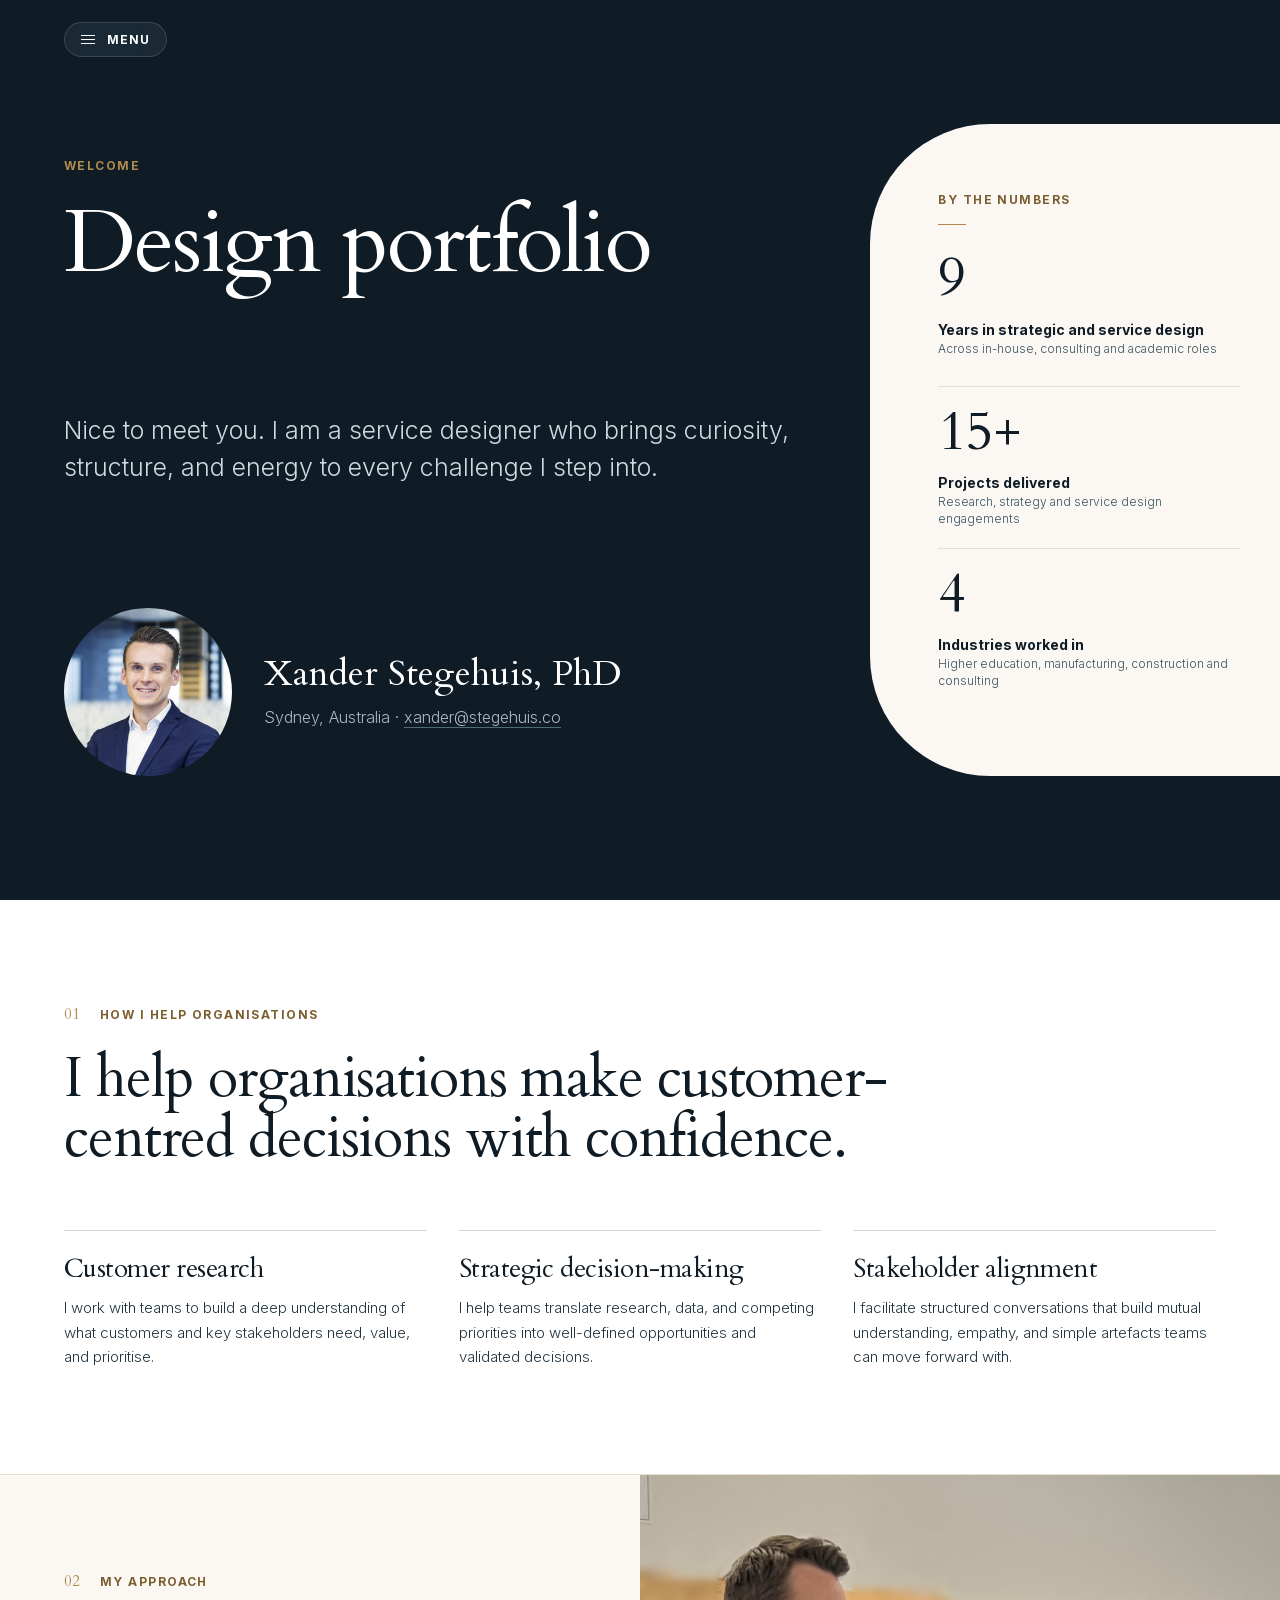
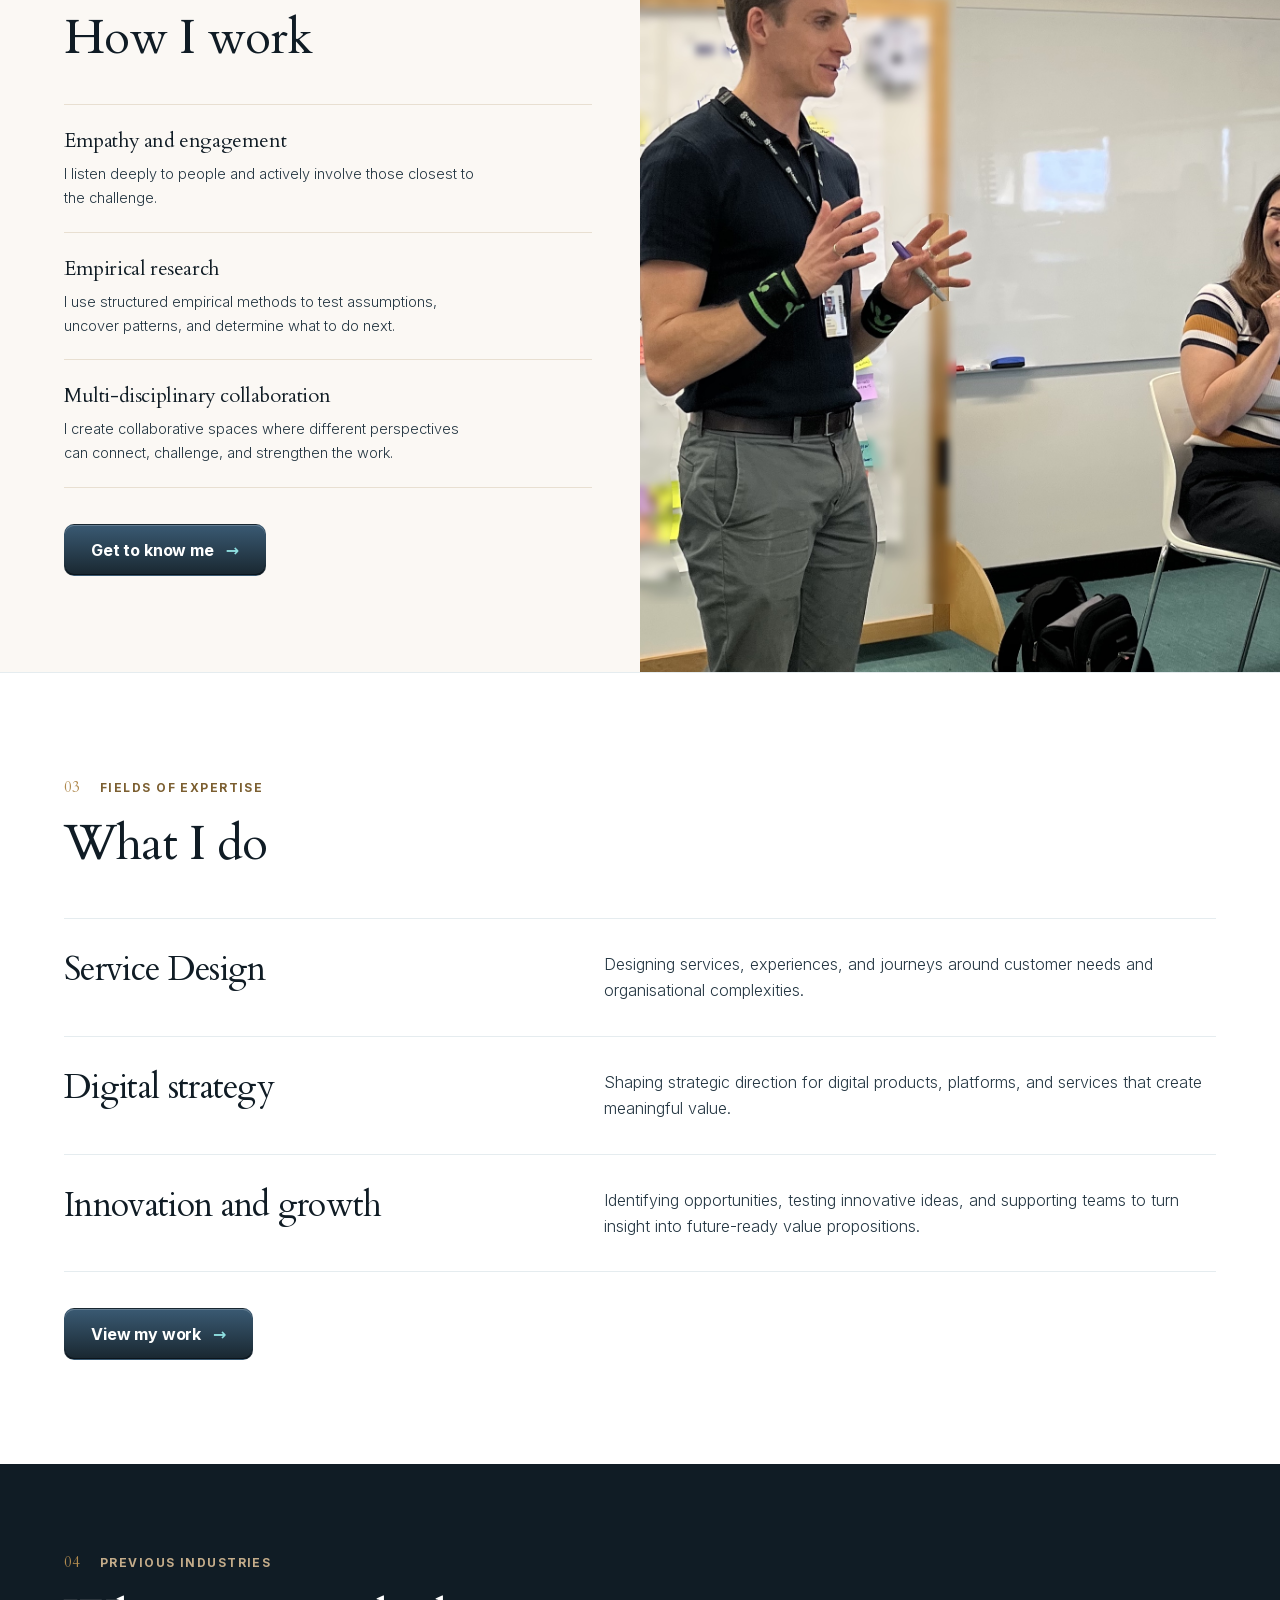
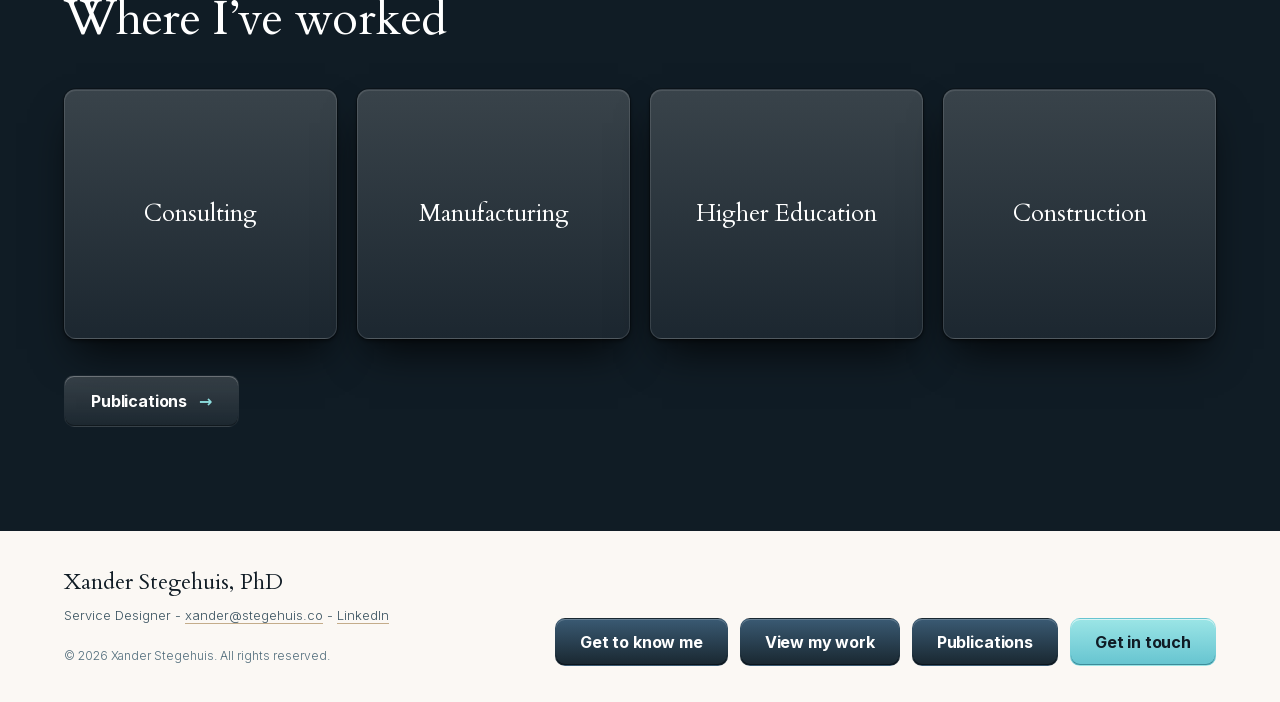
==== index.html @ 269ab07a "Add September LinkedIn posts, smaller publication titles on mobile, menu pill without blur" ====
<!DOCTYPE html>
<html lang="en-AU">
<head>
<meta charset="utf-8">
<meta name="viewport" content="width=device-width, initial-scale=1">
<link rel="icon" href="icon-light-32x32.png" media="(prefers-color-scheme: light)">
<link rel="icon" href="icon-dark-32x32.png" media="(prefers-color-scheme: dark)">
<link rel="apple-touch-icon" href="apple-icon.png">
<script defer src="/_vercel/insights/script.js"></script>
<title>Xander Stegehuis — Design portfolio</title>
<meta name="description" content="Xander Stegehuis is a service designer in Sydney, Australia, helping organisations make customer-centred decisions with confidence.">
<link rel="stylesheet" href="assets/css/site.css?v=57">

<link rel="canonical" href="https://www.xanderstegehuis.co/">

<meta property="og:type" content="website">
<meta property="og:site_name" content="Xander Stegehuis">
<meta property="og:locale" content="en_AU">
<meta property="og:url" content="https://www.xanderstegehuis.co/">
<meta property="og:title" content="Xander Stegehuis — Design portfolio">
<meta property="og:description" content="Xander Stegehuis is a service designer in Sydney, Australia, helping organisations make customer-centred decisions with confidence.">
<meta property="og:image" content="https://www.xanderstegehuis.co/assets/img/og-image-v3.jpg">
<meta property="og:image:width" content="1200">
<meta property="og:image:height" content="630">
<meta property="og:image:alt" content="Xander Stegehuis, Service Designer — Helping organisations make customer-centred decisions with confidence">

<meta name="twitter:card" content="summary_large_image">
<meta name="twitter:title" content="Xander Stegehuis — Design portfolio">
<meta name="twitter:description" content="Xander Stegehuis is a service designer in Sydney, Australia, helping organisations make customer-centred decisions with confidence.">
<meta name="twitter:image" content="https://www.xanderstegehuis.co/assets/img/og-image-v3.jpg">
<meta name="twitter:image:alt" content="Xander Stegehuis, Service Designer — Helping organisations make customer-centred decisions with confidence">

<script type="application/ld+json">
{
  "@context": "https://schema.org",
  "@graph": [
    {
      "@type": "Person",
      "name": "Xander Stegehuis",
      "jobTitle": "Service Designer",
      "address": {
        "@type": "PostalAddress",
        "addressLocality": "Sydney",
        "addressCountry": "AU"
      },
      "url": "https://www.xanderstegehuis.co",
      "sameAs": ["https://www.linkedin.com/in/xanderstegehuis/"]
    },
    {
      "@type": "WebSite",
      "name": "Xander Stegehuis",
      "url": "https://www.xanderstegehuis.co"
    }
  ]
}
</script>
</head>
<body>
<a class="skip-link" href="#main">Skip to content</a>

<div class="page">
<header class="hero">
  <div class="menu menu--floating" data-menu>
    <button class="menu__button" type="button" data-menu-button aria-expanded="false" aria-haspopup="true" aria-controls="menu-home">
      <span class="menu__bars" aria-hidden="true"><span></span><span></span><span></span></span>
      Menu
    </button>
    <ul class="menu__panel" id="menu-home" data-menu-panel hidden>
      <li><a href="index.html" aria-current="page">Home</a></li>
      <li><a href="about.html">About me</a></li>
      <li><a href="portfolio.html">Portfolio</a></li>
      <li><a href="publications.html">Publications</a></li>
      <li><a href="contact.html">Contact</a></li>
    </ul>
  </div>

  <div class="hero__grid">
    <div class="hero__main">
      <p class="eyebrow eyebrow--brass">Welcome</p>
      <h1 class="hero__title">Design portfolio</h1>
      <p class="hero__lede">Nice to meet you. I am a service designer who brings curiosity, <br>structure, and energy to every challenge I step into.</p>

      <div class="hero__identity">
        <img class="hero__portrait" src="assets/img/portrait-xander.jpg?v=2" alt="Portrait of Xander Stegehuis" width="120" height="120">
        <div>
          <p class="hero__name">Xander Stegehuis, PhD</p>
          <p class="hero__meta">Sydney, Australia · <a href="mailto:xander@stegehuis.co">xander@stegehuis.co</a></p>
        </div>
      </div>
    </div>

    <aside class="hero__stats" aria-label="By the numbers">
      <p class="eyebrow">By the numbers</p>
      <hr class="rule-brass">
      <dl class="stats__group">
        <div class="stats__row">
          <dt class="stats__figure">9</dt>
          <dd class="stats__label">Years in strategic and service design</dd>
          <dd class="stats__note">Across in-house, consulting and academic roles</dd>
        </div>
        <div class="stats__row">
          <dt class="stats__figure">15+</dt>
          <dd class="stats__label">Projects delivered</dd>
          <dd class="stats__note">Research, strategy and service design engagements</dd>
        </div>
        <div class="stats__row">
          <dt class="stats__figure">4</dt>
          <dd class="stats__label">Industries worked in</dd>
          <dd class="stats__note">Higher education, manufacturing, construction and consulting</dd>
        </div>
      </dl>
    </aside>
  </div>
</header>

<main id="main">

  <section class="band" aria-labelledby="help-title">
    <p class="chapter-mark"><span class="chapter-mark__num">01</span><span class="eyebrow">How I help organisations</span></p>
    <h2 class="band__title band__title--lead" id="help-title">I help organisations make customer-centred decisions with confidence.</h2>
    <div class="help-grid">
      <div data-reveal>
        <h3>Customer research</h3>
        <p>I work with teams to build a deep understanding of what customers and key stakeholders need, value, and prioritise.</p>
      </div>
      <div data-reveal>
        <h3>Strategic decision-making</h3>
        <p>I help teams translate research, data, and competing priorities into well-defined opportunities and validated decisions.</p>
      </div>
      <div data-reveal>
        <h3>Stakeholder alignment</h3>
        <p>I facilitate structured conversations that build mutual understanding, empathy, and simple artefacts teams can move forward with.</p>
      </div>
    </div>
  </section>

  <section class="approach" aria-labelledby="approach-title">
    <div class="approach__text">
      <p class="chapter-mark"><span class="chapter-mark__num">02</span><span class="eyebrow">My approach</span></p>
      <h2 class="band__title band__title--sub" id="approach-title">How I work</h2>
      <div>
        <div class="approach__row" data-reveal>
          <h3>Empathy and engagement</h3>
          <p>I listen deeply to people and actively involve those closest to the challenge.</p>
        </div>
        <div class="approach__row" data-reveal>
          <h3>Empirical research</h3>
          <p>I use structured empirical methods to test assumptions, uncover patterns, and determine what to do next.</p>
        </div>
        <div class="approach__row" data-reveal>
          <h3>Multi-disciplinary collaboration</h3>
          <p>I create collaborative spaces where different perspectives can connect, challenge, and strengthen the work.</p>
        </div>
      </div>
      <a class="btn btn--navy btn--section" href="about.html">Get to know me <span class="btn__arrow" aria-hidden="true">&rarr;</span></a>
    </div>
    <div class="approach__figure">
      <!-- Two crops of the same photo: the tall desktop column takes the 21%-left
           crop, the landscape mobile frame takes the wider one. Using the desktop
           crop at mobile zooms past the sticky-note wall (brief §0.2, §13.3). -->
      <picture>
        <source media="(max-width:700px)" srcset="assets/img/how-i-work-mobile-v3.jpg">
        <img src="assets/img/how-i-work-cropped.jpg" alt="Xander facilitating a workshop beside a wall of mapped sticky notes" width="2389" height="4032" loading="lazy">
      </picture>
    </div>
  </section>

  <section class="band band--hairline" aria-labelledby="expertise-title">
    <p class="chapter-mark"><span class="chapter-mark__num">03</span><span class="eyebrow">Fields of expertise</span></p>
    <h2 class="band__title band__title--sub" id="expertise-title">What I do</h2>
    <div>
      <div class="expertise__row" data-reveal>
        <h3>Service Design</h3>
        <p>Designing services, experiences, and journeys around customer needs and organisational complexities.</p>
      </div>
      <div class="expertise__row" data-reveal>
        <h3>Digital strategy</h3>
        <p>Shaping strategic direction for digital products, platforms, and services that create meaningful value.</p>
      </div>
      <div class="expertise__row" data-reveal>
        <h3>Innovation and growth</h3>
        <p>Identifying opportunities, testing innovative ideas, and supporting teams to turn insight into future-ready value propositions.</p>
      </div>
    </div>
    <a class="btn btn--navy btn--section" href="portfolio.html">View my work <span class="btn__arrow" aria-hidden="true">&rarr;</span></a>
  </section>

  <section class="xs-dark band--navy industries" aria-labelledby="industries-title">
    <p class="chapter-mark"><span class="chapter-mark__num">04</span><span class="eyebrow eyebrow--onDark">Previous industries</span></p>
    <h2 class="band__title band__title--sub band__title--onDark" id="industries-title">Where I&rsquo;ve worked</h2>
    <div class="industries__grid">
      <a class="ind-card" href="portfolio.html?case=3" aria-label="Consulting: Berenschot. View case study 03">
        <span class="ind-card__inner">
          <span class="ind-card__face ind-card__front">
            <span class="industries__name">Consulting</span>
          </span>
          <span class="ind-card__face ind-card__back">
            <span class="ind-card__logos ind-card__logos--1">
            <img src="assets/img/partners/berenschot.png" alt="Berenschot" loading="lazy">
            </span>
            <span class="ind-card__cta">Case study <span aria-hidden="true">&rarr;</span></span>
          </span>
        </span>
      </a>
      <a class="ind-card" href="portfolio.html?case=3" aria-label="Manufacturing: Castlab, Marcelissen, Proven Concepts, Dual Inventive. View case study 03">
        <span class="ind-card__inner">
          <span class="ind-card__face ind-card__front">
            <span class="industries__name">Manufacturing</span>
          </span>
          <span class="ind-card__face ind-card__back">
            <span class="ind-card__logos ind-card__logos--4">
            <img src="assets/img/partners/castlab.png" alt="Castlab" loading="lazy">
            <img src="assets/img/partners/marcelissen.png" alt="Marcelissen" loading="lazy">
            <img src="assets/img/partners/provenconcepts.png" alt="Proven Concepts" loading="lazy">
            <img src="assets/img/partners/dualinventive.png" alt="Dual Inventive" loading="lazy">
            </span>
            <span class="ind-card__cta">Case study <span aria-hidden="true">&rarr;</span></span>
          </span>
        </span>
      </a>
      <a class="ind-card" href="portfolio.html?case=1" aria-label="Higher Education: University of Twente, UNSW Sydney, University of Cambridge, Saxion Hogeschool, Fontys. View case study 01">
        <span class="ind-card__inner">
          <span class="ind-card__face ind-card__front">
            <span class="industries__name">Higher Education</span>
          </span>
          <span class="ind-card__face ind-card__back">
            <span class="ind-card__logos ind-card__logos--5">
            <img src="assets/img/partners/utwente.png" alt="University of Twente" loading="lazy">
            <img src="assets/img/partners/unsw.png" alt="UNSW Sydney" loading="lazy">
            <img src="assets/img/partners/cambridge.png" alt="University of Cambridge" loading="lazy">
            <img src="assets/img/partners/saxion.png" alt="Saxion Hogeschool" loading="lazy">
            <img src="assets/img/partners/fontys.png" alt="Fontys" loading="lazy">
            </span>
            <span class="ind-card__cta">Case study <span aria-hidden="true">&rarr;</span></span>
          </span>
        </span>
      </a>
      <a class="ind-card" href="portfolio.html?case=3" aria-label="Construction: Alkondor, BINX Smartility. View case study 03">
        <span class="ind-card__inner">
          <span class="ind-card__face ind-card__front">
            <span class="industries__name">Construction</span>
          </span>
          <span class="ind-card__face ind-card__back">
            <span class="ind-card__logos ind-card__logos--2">
            <img src="assets/img/partners/alkondor.png" alt="Alkondor" loading="lazy">
            <img src="assets/img/partners/binx.png" alt="BINX Smartility" loading="lazy">
            </span>
            <span class="ind-card__cta">Case study <span aria-hidden="true">&rarr;</span></span>
          </span>
        </span>
      </a>
    </div>
    <a class="btn btn--glass btn--section" href="publications.html">Publications <span class="btn__arrow" aria-hidden="true">&rarr;</span></a>
  </section>

</main>

<footer class="site-footer site-footer--sand">
  <div>
    <p class="site-footer__name">Xander Stegehuis, PhD</p>
    <p class="site-footer__meta">Service Designer - <a href="mailto:xander@stegehuis.co">xander@stegehuis.co</a> - <a href="https://www.linkedin.com/in/xanderstegehuis" target="_blank" rel="noopener">LinkedIn</a></p>
    <p class="site-footer__legal">© 2026 Xander Stegehuis. All rights reserved.</p>
  </div>
  <div class="site-footer__actions">
    <a class="btn btn--navy" href="about.html">Get to know me</a>
    <a class="btn btn--navy" href="portfolio.html">View my work</a>
    <a class="btn btn--navy" href="publications.html">Publications</a>
    <a class="btn btn--brand" href="contact.html">Get in touch</a>
  </div>
</footer>
</div>

<script src="assets/js/site.js?v=35"></script>
</body>
</html>
---- assets/css/site.css ----
@import url("../ds/styles.css?v=2");

/* ==========================================================================
   xanderstegehuis.co
   Every value below resolves to a Stegehuis Design System token.
   ========================================================================== */

:root{
  /* The design's working width. Backgrounds stay full-bleed at any viewport;
     only the CONTENT column is capped here, so a wide monitor gets navy/sand
     running edge to edge with the composition held at the width it was
     designed at — rather than either stretching or floating in white bars.

     --bleed is the space either side of that column, 0 until the viewport
     exceeds it. Any padding that was X at 1440 becomes calc(bleed + X), which
     leaves every value below this line behaving exactly as before on
     1440-and-under screens. */
  /* Measured off bcg.com: text bands run viewport-minus-gutters until they
     reach a 1760px cap, then the side margins grow instead — while the TYPE
     keeps scaling, which is what stops a wide screen feeling shrunken. */
  --content-max:1760px;
  --bleed:max(0px,calc((100vw - var(--content-max))/2));
  --vw:min(100vw,var(--content-max));
  /* Overrides the DS token (also vw-based) with the same capped formula.
     Floor is the 22px mobile gutter of brief §13.1. */
  --gutter:clamp(22px,calc(var(--vw)*.05),80px);
  --pad-x:max(var(--gutter),var(--bleed));
  /* The hero is full-bleed rather than capped, so its text keeps a much
     smaller inset than the capped bands — this is the left-hand empty space,
     and it stays modest (120px at 2400 vs 400px under the old cap). */
  --hero-pad-x:clamp(22px,5vw,200px);
  /* Fluid type ramp above the design width. --grow0 is 0px at and below
     1440px, so every size built on it is identical to today's there and
     below. --grow is the signed form, for sizes that also ramp DOWN under
     1440 and so must not be floored at zero.
     The ramp is gated on BOTH axes: type grows with width, but the vertical
     room it has to live in is bounded by height, so on a short-and-wide screen
     (2560x900) the width term alone would collapse the hero's gaps to zero.
     min() lets whichever axis is tighter govern. */
  --grow:min(calc(100vw - 1440px),calc((100vh - 800px)*2.5));
  --grow0:max(0px,var(--grow));
  /* Floor is the 40px mobile band padding of brief §13.1. */
  --band-y:clamp(40px,calc(var(--vw)*.088),104px);
  /* Governs both the outer top/bottom breathing room of the hero content AND,
     via the sand panel's own margin, how much shorter that panel sits inside
     its row — turning this up trades middle-of-hero gap for edge gap and a
     lower "By the numbers" shape in one move. */
  --hero-inset:clamp(40px,calc(84px + var(--grow0)*.0375),130px);
  --duration-flip:560ms; /* card flip; the DS ramp stops at --duration-reveal */
}
@media (prefers-reduced-motion:reduce){:root{--duration-flip:0ms}}

body{background:var(--paper-000)}

/* Full width — the cap lives on each band's content, not on the page, so
   backgrounds always reach the viewport edge. position:relative anchors
   Contact's floating menu (its only ancestor without its own
   .hero/.masthead relative context). */
/* overflow-x:clip (not hidden — clip creates no scroll container) keeps the
   Publications sand-bleed pseudo-element from adding a few px of sideways
   scroll at very wide viewports, where 100vw counts the scrollbar. */
.page{position:relative;overflow-x:clip}

img{display:block;max-width:100%}

.skip-link{position:absolute;left:-9999px;top:0;z-index:99;padding:var(--space-3) var(--space-5);
  background:var(--paper-000);color:var(--ink-900);border-radius:var(--radius-md);
  box-shadow:var(--shadow-lg);font:var(--weight-bold) var(--text-sm)/1 var(--font-ui)}
.skip-link:focus{left:var(--space-4);top:var(--space-4)}

/* --- Signature small type ------------------------------------------------ */

.eyebrow{font-family:var(--font-ui);font-weight:var(--weight-bold);font-size:var(--text-2xs);
  letter-spacing:var(--tracking-eyebrow);text-transform:uppercase;color:var(--brass-700)}
.eyebrow--onDark{color:var(--sand-400)}
.eyebrow--brass{color:var(--brass-500)}

.chapter-mark{display:flex;align-items:baseline;gap:var(--space-5)}
.chapter-mark__num{font:var(--weight-regular) 15px var(--font-display);color:var(--brass-500)}

.rule-brass{width:28px;height:1px;background:var(--brass-500);border:0;margin:14px 0 0}

/* --- Button (ported from the DS Button component, same tokens) ----------- */

.btn{display:inline-flex;align-items:center;justify-content:center;gap:var(--space-3);
  height:48px;padding:0 var(--space-6);font-family:var(--font-ui);font-weight:var(--weight-bold);
  font-size:var(--text-md);letter-spacing:var(--tracking-tight);line-height:1;white-space:nowrap;
  border:1px solid transparent;border-radius:var(--radius-md);cursor:pointer;
  transition:var(--transition-control)}
a.btn{border-bottom:1px solid transparent}

/* Depth through colour, not shadow: every face is a vertical gradient (lit
   top, deeper bottom) with a one-pixel lighter top edge and darker bottom
   edge drawn inside the button. Hover shifts the whole face a step lighter;
   press inverts the gradient so it reads as pushed in. Each variant sets
   only its colours. */
.btn,.archive__more-btn{
  background:linear-gradient(180deg,var(--face-top) 0%,var(--face-bottom) 100%);
  box-shadow:inset 0 1px 0 var(--edge-top),inset 0 -1px 0 var(--edge-bottom);
  transition:background-color var(--duration-base) var(--ease-standard),
    color var(--duration-base) var(--ease-standard),filter var(--duration-base) var(--ease-standard)}
.btn:hover,.archive__more-btn:hover{
  background:linear-gradient(180deg,var(--hover-top) 0%,var(--hover-bottom) 100%)}
.btn:active,.archive__more-btn:active{
  background:linear-gradient(0deg,var(--face-top) 0%,var(--face-bottom) 100%);
  box-shadow:inset 0 1px 2px var(--edge-bottom)}
.btn:focus-visible,.archive__more-btn:focus-visible{
  box-shadow:var(--ring-focus),inset 0 1px 0 var(--edge-top)}

/* Teal — the primary action ("Get in touch"). */
.btn--brand,.btn--brand:hover{color:var(--action-brand-fg)}
.btn--brand{--face-top:#9BE5E6;--face-bottom:var(--teal-500);
  --hover-top:var(--teal-300);--hover-bottom:#7AD3DC;
  --edge-top:rgba(255,255,255,.6);--edge-bottom:var(--teal-700)}
/* Navy — for light backgrounds. */
.btn--navy,.btn--navy:hover{color:var(--paper-000)}
.btn--navy{--face-top:#3A5A73;--face-bottom:var(--ink-800);
  --hover-top:#4A6D88;--hover-bottom:#26394A;
  --edge-top:rgba(255,255,255,.22);--edge-bottom:var(--ink-1000)}
/* Glass — for navy backgrounds: a lit, translucent white. */
.btn--glass,.btn--glass:hover{color:var(--paper-000)}
.btn--glass{--face-top:rgba(255,255,255,.17);--face-bottom:rgba(255,255,255,.05);
  --hover-top:rgba(255,255,255,.26);--hover-bottom:rgba(255,255,255,.11);
  --edge-top:rgba(255,255,255,.3);--edge-bottom:rgba(0,0,0,.35)}

/* Section call-to-action: sits under a band's content, arrow nudges on hover. */
.btn--section{margin-top:36px;height:52px;padding:0 26px}
.btn__arrow{color:var(--teal-400);transition:transform var(--duration-fast) var(--ease-standard)}
.btn:hover .btn__arrow{transform:translateX(3px)}
.btn--glass .btn__arrow{color:var(--teal-400)}

/* --- Menu ---------------------------------------------------------------- */

.menu{position:relative}
.menu--floating{position:absolute;top:22px;left:var(--pad-x);z-index:20}
/* Home's hero is full-bleed, so its menu follows the smaller hero inset
   rather than the capped bands' padding. Contact stays on the standard
   --pad-x inset (matching About/Portfolio/Publications) rather than
   inheriting that — its quote is aligned to the same value below. */
.hero .menu--floating{left:var(--hero-pad-x)}

.menu__button{display:flex;align-items:center;gap:var(--space-3);padding:9px var(--space-4);
  background:rgba(255,255,255,.06);-webkit-backdrop-filter:var(--blur-chrome);
  backdrop-filter:var(--blur-chrome);border:1px solid var(--border-inverse);
  border-radius:var(--radius-pill);cursor:pointer;color:var(--paper-000);
  font-family:var(--font-ui);font-weight:var(--weight-bold);font-size:var(--text-2xs);
  letter-spacing:.08em;text-transform:uppercase;transition:var(--transition-control)}
.menu__button:hover{background:rgba(255,255,255,.12)}

.menu__bars{display:flex;flex-direction:column;gap:3px}
.menu__bars span{display:block;width:14px;height:1px;background:currentColor}

.menu__panel{position:absolute;top:calc(100% + 10px);left:0;z-index:9;min-width:220px;
  padding:var(--space-2) 0;background:var(--paper-000);border-radius:var(--radius-lg);
  box-shadow:var(--shadow-lg);list-style:none;margin:0}
.menu__panel[hidden]{display:none}
.menu__panel a{display:block;padding:11px var(--space-5);border-bottom:0;
  font-family:var(--font-ui);font-weight:var(--weight-regular);font-size:var(--text-xs);
  color:var(--ink-700);transition:background-color var(--duration-fast) var(--ease-standard)}
.menu__panel a:hover{background:var(--ink-050);color:var(--ink-700)}
.menu__panel a[aria-current="page"]{font-weight:var(--weight-bold);color:var(--ink-900)}

/* --- Hero ---------------------------------------------------------------- */

/* The hero fills the whole first screen — no strip of the next section visible
   on load. The grid keeps its own height and centres inside the band, so the
   extra room this adds flows into it evenly rather than as dead space. */
.hero{position:relative;background:var(--ink-900);display:flex;flex-direction:column;
  justify-content:center;padding-block:40px;min-height:100vh;min-height:100svh}
/* Full-bleed, NOT capped: the sand panel must reach the right viewport edge at
   every width. 32vw reproduces its 461px width at 1440 exactly, then caps at
   660 so it never sprawls on an ultra-wide screen. */
.hero__grid{flex:1;width:100%;display:grid;
  grid-template-columns:1fr min(32vw,660px);align-items:stretch;min-height:600px}

/* Top padding matches the panel's margin + padding, so both eyebrows start level. */
.hero__main{display:flex;flex-direction:column;
  padding:calc(var(--hero-inset) + var(--space-8)) var(--hero-pad-x) var(--hero-inset)}

.hero__title{margin:22px 0 0;max-width:16ch;font-family:var(--font-display);
  font-weight:var(--weight-regular);
  font-size:clamp(48px,max(min(6.9vw,92px),calc(92px + var(--grow)*.06)),150px);
  line-height:var(--leading-tight);
  letter-spacing:var(--tracking-display);color:var(--paper-000)}
/* Width matches "...brings curiosity," (the longer of the two lines, measured
   at this font/size) plus a small buffer — so the box's right edge sits at
   the comma instead of trailing off into blank space. The <br> in the markup
   forces the break there regardless of viewport; this width just stops the
   box being wider than the text needs. */
/* 29.5em, not 26.2: the measure has to clear the hard <br> in the markup.
   The first segment needs 29.24em in Inter, so the old 26.2em cap made it
   wrap early and left "brings curiosity," orphaned on its own line. (26.2em
   fitted the Times/system fallback the site rendered in while the design
   system shipped unusable EOT font files.) The <br> is dropped below 700px,
   where max-width:none takes over, so this only affects desktop. */
/* Centred in the free space between the title and the portrait row: auto
   margins above and below split it evenly; the symmetric padding keeps a
   26px minimum gap on each side without shifting the centre. */
.hero__lede{margin:auto 0;padding:26px 0;max-width:29.5em;
  font-size:clamp(16px,calc(25px + var(--grow0)*.016),40px);
  line-height:var(--leading-normal);color:var(--ink-200)}

/* Centred in the space between the lede and the CTA pill: both margins auto.
   On a short/typical window (~900px tall) every size below equals its old
   fixed value — nothing changes there. Only once the viewport is taller than
   that does a share of the extra room grow the portrait, name and figures,
   so a tall screen fills with bigger content instead of pure gap. */
/* Sits at the foot of the column (the lede's auto margins push it down):
   the text column's bottom padding and the sand panel's bottom margin are
   both --hero-inset, so the portrait's lower edge lines up with the panel's. */
.hero__identity{display:flex;align-items:center;gap:var(--space-8);margin:0}
.hero__portrait{width:clamp(168px,max(calc(168px + (100vh - 900px)*.3),calc(168px + var(--grow0)*.106)),270px);
  height:clamp(168px,max(calc(168px + (100vh - 900px)*.3),calc(168px + var(--grow0)*.106)),270px);
  flex:none;object-fit:cover;object-position:50% 22%;border-radius:var(--radius-pill)}
.hero__name{font:var(--weight-regular)
  clamp(36px,max(calc(36px + (100vh - 900px)*.05),calc(36px + var(--grow0)*.023)),58px)/1.15 var(--font-display);
  color:var(--paper-000)}
.hero__meta{margin-top:10px;
  font-size:clamp(16px,max(calc(16px + (100vh - 900px)*.02),calc(16px + var(--grow0)*.010)),26px);
  line-height:var(--leading-relaxed);color:var(--ink-300)}
.hero__meta a{color:inherit;border-bottom-color:var(--ink-500)}
.hero__meta a:hover{color:var(--paper-000);border-bottom-color:var(--teal-400)}


/* The 120px arc: warm sand against navy, used exactly once on the site.
   Arc and its clearance scale above 1440 so the curve keeps its proportion. */
.hero__stats{display:flex;flex-direction:column;background:var(--sand-050);
  border-radius:clamp(80px,calc(120px + var(--grow0)*.073),190px) 0 0
                clamp(80px,calc(120px + var(--grow0)*.073),190px);
  margin:var(--hero-inset) 0;
  padding:var(--space-8) var(--space-10) var(--space-8)
          clamp(44px,calc(68px + var(--grow0)*.044),112px)}
/* Lowered, with the rule pulled down to sit as close to "9" as the note below
   sits above its own hairline — same 28px gap on both. Bottom margin untouched,
   so the panel's own height and its bottom alignment to the CTA pill don't move. */
.hero__stats .eyebrow{margin-top:34px}
/* Fills the taller panel. Each row is an equal-height cell between the hairlines,
   with its number/text group centred inside — not just top-anchored to the line. */
.stats__group{margin-top:0;margin-bottom:34px;flex:1;display:flex;flex-direction:column}
.stats__group dd{margin-inline-start:0}
.stats__row{flex:1;display:flex;flex-direction:column;justify-content:center;padding:8px 0}
.stats__row+.stats__row{border-top:1px solid var(--sand-200)}
/* Same "unchanged below 900px, grows past it" clamp as the portrait/name. */
.stats__figure{font:var(--weight-regular)
  clamp(54px,max(calc(54px + (100vh - 900px)*.05),calc(54px + var(--grow0)*.033)),86px)/.95 var(--font-display);
  color:var(--ink-900);font-variant-numeric:tabular-nums}
.stats__label{margin-top:16px;
  font:var(--weight-bold) clamp(14px,calc(14px + var(--grow0)*.0083),22px) var(--font-ui);
  color:var(--ink-900)}
/* Condensed relative to the label above — but figure→label (16px, above) is
   the number/text gap and stays untouched. */
.stats__note{margin-top:3px;
  font:var(--weight-light) clamp(12px,calc(12px + var(--grow0)*.0073),19px)/1.4 var(--font-ui);
  color:var(--ink-600)}

/* --- Bands --------------------------------------------------------------- */

.band{padding:var(--band-y) var(--pad-x)}
.band--hairline{border-top:1px solid var(--border-subtle)}
.band--navy{background:var(--ink-900)}

.band__title{margin:24px 0 0;font-family:var(--font-display);font-weight:var(--weight-regular);
  letter-spacing:var(--tracking-display);line-height:1.08;color:var(--ink-900);text-wrap:pretty}
.band__title--lead{max-width:30ch;
  font-size:clamp(34px,max(min(4.7vw,56px),calc(56px + var(--grow)*.036)),90px);margin-bottom:60px}
.band__title--sub{font-size:clamp(32px,max(min(4vw,48px),calc(48px + var(--grow)*.031)),78px);margin:20px 0 48px}
.band__title--onDark{color:var(--paper-000)}

/* How I help organisations — identical hairline above each column. */
.help-grid{display:grid;grid-template-columns:repeat(3,1fr);gap:var(--space-8)}
.help-grid > *{padding-top:22px;border-top:1px solid var(--border-default)}
.help-grid h3{margin:0 0 var(--space-3);font:var(--weight-regular) var(--text-2xl)/1.2 var(--font-display);
  color:var(--ink-900)}
.help-grid p{margin:0;font-size:clamp(15px,calc(15px + var(--grow0)*.0073),22px);
  line-height:var(--leading-relaxed);color:var(--ink-700)}

/* My approach — warm band, image edge to edge. */
.approach{display:grid;grid-template-columns:1fr 1fr;align-items:stretch;
  background:var(--sand-050);border-top:1px solid var(--border-warm)}
.approach__text{padding:96px 48px 96px var(--pad-x)}
.approach__text .band__title--sub{margin-bottom:40px}
.approach__row{padding:22px 0;border-top:1px solid var(--sand-200)}
.approach__row:last-child{border-bottom:1px solid var(--sand-200)}
.approach__row h3{margin:0 0 var(--space-2);font:var(--weight-regular) 20px var(--font-display);color:var(--ink-900)}
.approach__row p{margin:0;max-width:46ch;font-size:clamp(14.5px,calc(14.5px + var(--grow0)*.0068),21px);
  line-height:var(--leading-relaxed);color:var(--ink-700)}
/* min-height scales with viewport width (not just a flat floor) because the
   row's actual driver — the text column — gets SHORTER as the viewport
   widens (its 1fr column grows wide enough to wrap fewer lines), while the
   image column keeps growing wider. Left unchecked, that makes the image's
   box progressively more landscape with no ceiling, eventually cropping
   past what any single object-position can keep in frame — including the
   "Camp Cove" sign above his head, which needs ~46% of the source photo's
   height visible to stay in shot (measured at 1920px, the last width where
   it held). 41vw keeps the box at roughly that same aspect ratio at any
   width; the 2200px ceiling only matters past ~5850px viewports, wider than
   any real monitor, so in practice this doesn't plateau like the old cap
   did (960px, which was already too short by 2560px wide). min() with
   88vh keeps a lid on short-but-wide windows, where 41vw alone could
   otherwise ask for more height than the screen actually has. */
.approach__figure{position:relative;min-height:clamp(520px,min(41vw,88vh),2200px);overflow:hidden}
.approach__figure picture{display:contents}
/* As the viewport widens, this column's height grows more slowly than its
   width (the text column wraps to fewer lines, capping the row's height),
   so cover crops progressively more of the image. 44% was crop-balanced but
   let the legs/backpack disappear first at wide widths; 48% keeps full head-
   to-shoe framing much further out — verified head-to-floor still fits at
   1081, 1760 and 2400px. */
.approach__figure img{position:absolute;inset:0;width:100%;height:100%;object-fit:cover;object-position:42% 48%}

/* What I do */
.expertise__row{display:grid;grid-template-columns:.9fr 1.1fr;gap:var(--space-10);padding:var(--space-8) 0;
  border-top:1px solid var(--border-subtle)}
.expertise__row:last-child{border-bottom:1px solid var(--border-subtle)}
.expertise__row h3{margin:0;
  font:var(--weight-regular) clamp(28px,calc(34px + var(--grow0)*.021),54px)/1.1 var(--font-display);
  letter-spacing:var(--tracking-display);color:var(--ink-900)}
.expertise__row p{margin:0;font-size:clamp(15px,calc(16px + var(--grow0)*.0083),24px);
  line-height:var(--leading-relaxed);color:var(--ink-700)}

/* Where I've worked — five equal columns, centred on both axes. Bottom
   padding uses the same --band-y token as the "Fields of expertise" band
   above, so the navy space below the cells matches the light space between
   its last hairline and this band exactly, not just approximately. */
.industries{padding:88px var(--pad-x) var(--band-y)}
.industries .band__title--sub{margin-bottom:44px}
.industries__name{display:block;font:var(--weight-regular) clamp(21px,calc(24px + var(--grow0)*.0125),36px)/1.15 var(--font-display);
  color:var(--paper-000)}

/* Industry cards — navy front (same as the band, lifted only by a small
   shadow and hairline), flipping on hover to a sand back with the logos of
   the organisations worked with. Whole card links to its case study.
   Same flip mechanics as the About traits: hover is read off the static
   <a>, the transform lives on the inner element. On touch (no hover), the
   first tap flips and the second follows the link (site.js). */
.industries__grid{display:grid;grid-template-columns:repeat(4,1fr);gap:var(--space-5);
  --card-shadow:inset 0 1px 0 rgba(255,255,255,.1),0 2px 4px rgba(0,0,0,.45),
    0 22px 40px -12px rgba(0,0,0,.8),0 0 0 1px rgba(0,0,0,.25)}
.ind-card{display:block;height:clamp(230px,calc(250px + var(--grow0)*.06),360px);
  perspective:1000px;border-bottom:0;color:inherit}
.ind-card:focus-visible{box-shadow:none}
.ind-card{--duration-card:820ms}
/* pointer-events:none: the turning layer never counts as hovered — only the
   <a>'s own fixed box does. Otherwise, mid-turn, perspective swells the near
   edge past the card's outline, so a cursor resting near the border keeps
   gaining and losing hover and the card stutters. */
.ind-card__inner{position:relative;display:block;width:100%;height:100%;pointer-events:none;
  transform-style:preserve-3d;transition:transform var(--duration-card) var(--ease-out)}
@media (prefers-reduced-motion:reduce){.ind-card{--duration-card:0ms}}
@media (hover:hover){.ind-card:hover .ind-card__inner{transform:rotateY(180deg) translateY(-3px)}}
.ind-card:focus-visible .ind-card__inner,
.ind-card.is-flipped .ind-card__inner{transform:rotateY(180deg) translateY(-3px)}
.ind-card:focus-visible .ind-card__face{box-shadow:var(--ring-focus-dark)}
.ind-card__face{position:absolute;inset:0;display:flex;flex-direction:column;border-radius:12px;
  overflow:hidden;backface-visibility:hidden;-webkit-backface-visibility:hidden}
.ind-card__front{align-items:center;justify-content:center;text-align:center;padding:28px 22px;
  /* Same colours as the Publications (.btn--glass) button — its translucent
     white gradient, flattened onto the navy as solid colours so nothing of
     the turning card shows through mid-flip. */
  background:linear-gradient(180deg,#39434A 0%,#1C2730 100%);
  border:1px solid rgba(255,255,255,.12);box-shadow:var(--card-shadow)}
.ind-card__back{transform:rotateY(180deg);padding:22px 20px 18px;background:var(--sand-050);
  box-shadow:var(--card-shadow)}
.ind-card__logos{flex:1;display:flex;flex-wrap:wrap;align-items:center;align-content:center;
  justify-content:center;gap:14px 18px}
.ind-card__logos img{width:auto;height:auto;max-width:42%;max-height:46px;object-fit:contain}
.ind-card__logos--1 img{max-width:78%;max-height:60px}
.ind-card__logos--5 img{max-width:28%;max-height:36px}
.ind-card__cta{display:block;padding-top:12px;border-top:1px solid var(--sand-200);text-align:center;
  font:var(--weight-bold) var(--text-2xs)/1 var(--font-ui);letter-spacing:.08em;text-transform:uppercase;
  color:var(--ink-700)}


/* --- Footer -------------------------------------------------------------- */

/* Thin band on every page — was About-only, now the standard footer. */
.site-footer{display:flex;align-items:flex-end;justify-content:space-between;gap:var(--space-10);
  padding:36px var(--pad-x);background:var(--ink-900)}
/* Home only: navy-on-navy against the industries band above it, so the
   footer would merge into it with no visible seam. Sand breaks the two apart. */
.site-footer--sand{background:var(--sand-050)}
.site-footer--sand .site-footer__name{color:var(--ink-900)}
.site-footer--sand .site-footer__meta{color:var(--ink-600)}
.site-footer--sand .site-footer__meta a{border-bottom-color:var(--sand-400)}
.site-footer--sand .site-footer__meta a:hover{color:var(--ink-900);border-bottom-color:var(--brass-500)}
.site-footer--sand .site-footer__legal{color:var(--ink-500)}
.site-footer__name{font:var(--weight-regular) clamp(18px,calc(22px + var(--grow0)*.0156),37px) var(--font-display);
  color:var(--paper-000)}
.site-footer__meta{margin-top:var(--space-2);font-size:var(--text-xs);color:var(--ink-300)}
.site-footer__meta a{color:inherit;border-bottom-color:var(--ink-500)}
.site-footer__meta a:hover{color:var(--paper-000);border-bottom-color:var(--teal-400)}
.site-footer__legal{margin-top:var(--space-5);font-size:var(--text-2xs);color:var(--ink-400)}
.site-footer__actions{display:flex;flex-wrap:wrap;justify-content:flex-end;gap:var(--space-3)}

/* --- Scroll reveal ------------------------------------------------------- */

.js-reveal [data-reveal]{opacity:0;transform:translateY(18px)}
.js-reveal [data-reveal].is-in{opacity:1;transform:none;
  transition:opacity var(--duration-reveal) var(--ease-out),transform var(--duration-reveal) var(--ease-out)}
@media (prefers-reduced-motion:reduce){
  .js-reveal [data-reveal]{opacity:1;transform:none}
}

/* ==========================================================================
   Shared page furniture — masthead, labels, fields
   ========================================================================== */

.label{font-family:var(--font-ui);font-weight:var(--weight-bold);font-size:10.5px;
  letter-spacing:.14em;text-transform:uppercase;color:var(--ink-500)}

/* Four of five pages open on a full-width navy masthead over light content. */
.masthead{position:relative;background:var(--ink-900);padding:96px var(--pad-x) 72px}
.masthead__title{margin:20px 0 0;font-family:var(--font-display);font-weight:var(--weight-regular);
  font-size:clamp(44px,max(min(5.3vw,76px),calc(76px + var(--grow)*.05)),124px);
  line-height:var(--leading-tight);letter-spacing:-.025em;
  color:var(--paper-000);text-wrap:pretty}
.masthead__sub{margin:22px 0 0;max-width:54ch;font-size:clamp(16px,calc(19px + var(--grow0)*.0094),28px);
  line-height:1.6;color:var(--ink-200)}
/* Publications' masthead sits deeper on desktop; mobile uses the §13 rhythm. */
.masthead--tall{padding-bottom:88px}

/* Menu over photography rather than navy. */
.menu__button--onPhoto{background:rgba(11,20,27,.34);border-color:rgba(255,255,255,.28)}
.menu__button--onPhoto:hover{background:rgba(11,20,27,.52)}

.btn--md{height:40px;padding:0 var(--space-5);font-size:var(--text-sm);gap:var(--space-2)}

.closer{display:flex;align-items:center;justify-content:space-between;gap:var(--space-6);
  margin-top:36px;padding-top:22px;border-top:1px solid var(--border-subtle)}
.closer p{margin:0;font-size:var(--text-xs);line-height:var(--leading-normal);color:var(--ink-500)}

/* ==========================================================================
   About me — a persona sheet, not a deck
   ========================================================================== */

.about{display:grid;grid-template-columns:calc(340px + var(--bleed)) 1fr;align-items:stretch}

.rail{background:var(--sand-050);border-right:1px solid var(--sand-200);
  padding:44px var(--space-8) 40px calc(var(--bleed) + var(--space-8))}
.rail__portrait{width:100%;height:280px;object-fit:cover;object-position:52% 34%;border-radius:var(--radius-sm)}
.rail__name{margin:22px 0 0;font:var(--weight-regular) 34px/1.05 var(--font-display);
  letter-spacing:var(--tracking-display);color:var(--ink-900)}
.rail__role{margin-top:var(--space-2);font:var(--weight-bold) var(--text-2xs) var(--font-ui);
  letter-spacing:.06em;color:var(--brass-700)}
.rail__quote{margin:24px 0 28px;padding-left:var(--space-4);border-left:1px solid var(--brass-500);
  font:var(--weight-regular) 17px/1.5 var(--font-display);color:var(--ink-800)}

.field{display:grid;grid-template-columns:64px 1fr;gap:14px;padding:11px 0;
  border-bottom:1px solid var(--sand-200)}
.field:last-of-type{border-bottom:0}
.field__value{font:var(--weight-light) 13.5px/1.45 var(--font-ui);color:var(--ink-900)}
.field__value a{color:inherit;border-bottom-color:var(--sand-400)}
.field__value a:hover{color:var(--ink-900);border-bottom-color:var(--brass-500)}

.tools{margin-top:30px}
.tools__grid{display:grid;grid-template-columns:repeat(4,1fr);gap:0 18px;margin-top:10px}
.tools__item{display:flex;align-items:center;gap:10px;padding:var(--space-2) 0;
  border-bottom:1px solid var(--sand-200)}
.tools__item img{width:16px;height:16px;flex:none;object-fit:contain}
.tools__item span{font:var(--weight-light) 13.5px var(--font-ui);color:var(--ink-800)}
/* On white (About's right column) the sand-tinted hairline reads as a mismatch
   next to Skills' cooler --border-subtle rules — swap it here. */
.about__block--tools .tools__item{border-bottom-color:var(--border-subtle)}

.about__main{padding:44px calc(var(--bleed) + 44px) 44px 44px}
.about__block{padding:28px 0;border-bottom:1px solid var(--border-subtle)}
.about__block:first-child{padding-top:0}
.about__block:last-child{border-bottom:0;padding-bottom:0}
.about__bio{margin:14px 0 0;max-width:66ch;font-size:clamp(15px,calc(16px + var(--grow0)*.0083),24px);
  line-height:1.75;color:var(--ink-700)}

/* Personality — pure CSS flip, no JS state (an earlier JS version lagged). */
.traits{display:grid;grid-template-columns:repeat(5,1fr);gap:var(--space-3);margin-top:var(--space-4);
  /* The industry cards' layered shadow, retuned for a light page: lit top
     edge, tight contact shadow, soft wide drop. */
  --trait-shadow:inset 0 1px 0 rgba(255,255,255,.9),0 1px 2px rgba(16,28,37,.1),
    0 16px 30px -12px rgba(16,28,37,.32)}
/* Hover is read off .flip (never transforms) rather than .flip__inner (which
   does) — driving :hover from the rotating element itself makes its own
   hit-tested area foreshorten and shift as it turns, so near the edges the
   cursor keeps drifting outside it mid-rotation, un-hovering and re-hovering
   in a stuck-feeling flicker. A static hover target removes that entirely. */
.flip{perspective:900px;height:158px;cursor:pointer}
.flip__inner{position:relative;width:100%;height:100%;outline:none;
  transform-style:preserve-3d;transition:transform var(--duration-flip) var(--ease-out)}
.flip:hover .flip__inner,.flip__inner:focus{transform:rotateY(180deg) translateY(-3px)}
.flip__inner:focus-visible{box-shadow:var(--ring-focus)}
.flip__face{position:absolute;inset:0;border-radius:12px;
  backface-visibility:hidden;-webkit-backface-visibility:hidden}
.flip__front{display:flex;flex-direction:column;align-items:center;justify-content:center;gap:var(--space-3);
  text-align:center;padding:18px 14px;background:var(--paper-000);
  border:1px solid var(--border-default);box-shadow:var(--trait-shadow);overflow:hidden}
.flip__num{font:var(--weight-regular) 15px var(--font-display);letter-spacing:.06em;color:var(--brass-500)}
.flip__rule{width:20px;height:1px;background:var(--brass-500)}
.flip__trait{font:var(--weight-regular) 19px/1.15 var(--font-display);
  letter-spacing:var(--tracking-tight);color:var(--ink-900)}
.flip__back{transform:rotateY(180deg);display:flex;align-items:center;padding:var(--space-4) 14px;
  background:var(--ink-800);box-shadow:var(--trait-shadow)}
.flip__back p{margin:0;font-size:var(--text-2xs);line-height:var(--leading-normal);color:var(--ink-100)}

.principles{display:grid;grid-template-columns:repeat(3,1fr);gap:var(--space-8);margin-top:18px}
.principles__dash{display:block;width:24px;height:1px;background:var(--brass-500);margin-bottom:14px}
.principles h3{margin:0;font:var(--weight-regular) 22px/1.2 var(--font-display);
  letter-spacing:var(--tracking-tight);color:var(--ink-900)}
.principles p{margin:var(--space-2) 0 0;font-size:14px;line-height:1.6;color:var(--ink-700)}

.skills{display:grid;grid-template-columns:repeat(4,1fr);gap:28px;margin-top:18px}
.skills__head{font:var(--weight-bold) var(--text-2xs)/1.35 var(--font-ui);color:var(--ink-900);
  padding-bottom:10px;border-bottom:1px solid var(--border-subtle)}
.skills li{padding:9px 0;border-bottom:1px solid var(--border-subtle);
  font:var(--weight-light) 13.5px/1.45 var(--font-ui);color:var(--ink-700)}
.skills ul{margin:0;padding:0;list-style:none}

/* ==========================================================================
   Portfolio — tabbed case studies
   ========================================================================== */

.pf-masthead{padding-bottom:40px}
/* No horizontal padding here — .masthead already insets by --gutter, so this
   sits flush with the title above and the photo/glance row below. */
.cs-tabs{display:grid;grid-template-columns:repeat(3,1fr);gap:var(--space-3);
  margin-top:44px}
.cs-tab{display:block;width:100%;text-align:left;padding:18px var(--space-5);border-radius:12px;
  cursor:pointer;font-family:var(--font-ui);
  background:rgba(255,255,255,.05);border:1px solid var(--border-inverse);color:var(--ink-200);
  transition:background-color var(--duration-base) var(--ease-out),
             color var(--duration-base) var(--ease-out),
             border-color var(--duration-base) var(--ease-out)}
.cs-tab[aria-selected="true"]{background:var(--sand-050);border-color:var(--sand-050);color:var(--ink-900)}
.cs-tab__kind{font:var(--weight-bold) 10px var(--font-ui);letter-spacing:.14em;
  text-transform:uppercase;opacity:.7}
.cs-tab__title{display:block;margin-top:7px;font:var(--weight-regular) var(--text-md)/1.25 var(--font-display);
  letter-spacing:var(--tracking-tight)}

.cs-panel{padding:56px var(--pad-x) 64px}
.cs-panel[hidden]{display:none}
.cs-panel__title{margin:16px 0 0;
  font:var(--weight-regular) clamp(34px,max(min(3.6vw,52px),calc(52px + var(--grow)*.034)),85px)/1.06 var(--font-display);
  letter-spacing:-.025em;color:var(--ink-900);text-wrap:pretty}

.cs-top{display:grid;grid-template-columns:1fr 380px;gap:28px;margin-top:40px;align-items:stretch}
.cs-photo{position:relative;min-height:420px;border-radius:var(--radius-lg);overflow:hidden}
.cs-photo img{position:absolute;inset:0;width:100%;height:100%;object-fit:cover}

/* Sand panel with a teal rule — replaced a white callout that fought the page. */
.glance{background:var(--sand-050);border-radius:var(--radius-lg);padding:28px 26px;
  display:flex;flex-direction:column}
.glance__figure{margin-top:20px;padding-left:18px;border-left:2px solid var(--teal-500)}
.glance__num{font:var(--weight-regular) clamp(38px,calc(46px + var(--grow0)*.025),70px)/1 var(--font-display);
  color:var(--ink-900);
  font-variant-numeric:tabular-nums}
.glance__unit{margin-top:10px;max-width:26ch;font:var(--weight-light) 13.5px/1.55 var(--font-ui);
  color:var(--ink-700)}
.glance__fields{margin-top:26px;border-top:1px solid var(--sand-200)}
.glance__field{padding:14px 0;border-bottom:1px solid var(--sand-200)}
.glance__field:last-child{border-bottom:0}
.glance__value{margin-top:6px;font:var(--weight-light) 14px/1.5 var(--font-ui);color:var(--ink-900)}

/* Chapters carry a brass dash, never a numeral. */
.chapter{display:grid;grid-template-columns:52px 1fr;gap:var(--space-6);padding:30px 0;
  border-top:1px solid var(--border-subtle)}
.chapter__dash{display:flex;align-items:center;height:30px}
.chapter__dash span{display:block;width:28px;height:1px;background:var(--brass-500)}
.chapter h3{margin:0 0 var(--space-3);font:var(--weight-regular) var(--text-2xl)/1.15 var(--font-display);
  letter-spacing:var(--tracking-display);color:var(--ink-900)}
/* max() of the reading measure and the photo's own width. The second term is
   expressed as 100% minus a fixed offset rather than a vw-based calc — 100%
   here resolves against the paragraph's own containing block (the chapter's
   1fr content column) at actual layout time, so it lands exactly on the
   photo's right edge with no scrollbar/rounding drift. The offset is just
   the glance column + its gap (380+28=408): both the photo and this 1fr
   column start at the same left edge (the panel's), so the same subtraction
   that turns the panel width into the photo's width also turns this column's
   width into the paragraph width needed to land on the photo's right edge —
   the dash column's own inset cancels out of the equation. At narrow/medium
   widths the normal 68ch measure governs (free to run past the photo's edge,
   which is fine there); once the photo column grows past 68ch the text
   widens to match it. */
.chapter p{margin:0;max-width:max(68ch,calc(100% - 408px));
  font-size:clamp(15.5px,calc(15.5px + var(--grow0)*.0078),23px);
  line-height:1.7;color:var(--ink-700)}

/* ==========================================================================
   Publications — 60/40, peer-reviewed work apart from the writing archive
   ========================================================================== */

/* fr, not %, so the explicit 48px gap doesn't push the columns past 100% —
   that gap is the same 48px as pubs__main's own left padding (the covers'
   margin from the page edge), and padding-right repeats it on the far side,
   so the archive card sits with equal white space on both flanks. */
.pubs{position:relative;display:grid;grid-template-columns:1.5fr 1fr;gap:0 48px;
  align-items:start;max-width:var(--content-max);margin-inline:auto;padding-right:48px}
.pubs__main{padding:48px 0 11px 48px}
.pub{display:grid;grid-template-columns:150px 1fr;gap:28px;padding:34px 0;
  align-items:stretch;border-bottom:1px solid var(--border-subtle)}
.pub:last-child{border-bottom:0}
/* height:100% + stretch (not height:auto) crops each cover to the text
   column's own height via object-fit, so covers of different aspect ratios
   (portrait thesis vs. landscape-ish journal cover) still end flush with
   "View publication" instead of leaving a gap sized by the image's own
   natural proportions. */
.pub img{width:150px;height:100%;object-fit:cover;border-radius:var(--radius-xs);box-shadow:var(--shadow-sm)}
/* 36ch, not 32: ch is the width of "0" in the *current* font, so switching
   from the Times fallback to real Cardo re-scaled this measure and pushed the
   PhD title onto a third line, breaking its alignment with the cover. That
   title needs 32.9ch bare minimum, and wrapping happens at word boundaries,
   so 36ch gives it the headroom to hold two lines. */
.pub h3{margin:12px 0 0;max-width:36ch;
  font:var(--weight-regular) clamp(26px,calc(32px + var(--grow0)*.008),40px)/1.15 var(--font-display);
  letter-spacing:var(--tracking-display);color:var(--ink-900);text-wrap:pretty}
.pub__venue{margin-top:14px;font:var(--weight-light) 14px/1.6 var(--font-ui);color:var(--ink-600)}
.pub__link{display:inline-block;margin-top:20px;font:var(--weight-bold) var(--text-xs) var(--font-ui);
  color:var(--teal-700);border-bottom-color:transparent}
.pub__link:hover{border-bottom-color:var(--teal-700)}

/* Self-contained card — same 6px radius as the rail portrait on About.
   overflow:hidden both clips the rounded corners and is what makes the
   scrolling list's bottom double as the card's own bottom edge, so sizing
   the list (below) to the button's bottom sizes the whole card to it too. */
/* margin-top keeps the sand fill from touching the navy masthead directly —
   the reports column has no fill of its own so that seam was invisible for
   it, but sand-on-navy with zero gap read as the box bordering the hero.
   Since the box's bottom is pinned to the button (JS below) regardless of
   where its top sits, pushing the top down here also shortens the box —
   doing both jobs (gap from the hero, less dead air above the title) in one
   change; padding-top is cut too so the title sits close to the new edge
   rather than floating in the padding that used to align it with "Reports
   and articles" (that title-to-title alignment no longer holds). */
.archive{background:var(--sand-050);border-radius:var(--radius-sm);overflow:hidden;
  margin-top:32px;padding-top:24px}
.archive__head{display:flex;align-items:baseline;justify-content:space-between;gap:var(--space-4);
  padding:0 var(--space-5) 14px}
.archive__count{font:var(--weight-light) 11.5px var(--font-ui);color:var(--ink-400)}
/* Height is set by JS to land exactly on the second "View publication"
   button's bottom (760px was an approximation); this is just a sane floor
   before that runs, and the fallback if JS is unavailable. */
.archive__list{max-height:760px;overflow-y:auto;border-top:1px solid var(--sand-200)}
.post{display:grid;grid-template-columns:1fr auto;gap:var(--space-5);align-items:baseline;
  padding:var(--space-4) var(--space-5);border-bottom:1px solid var(--sand-200);
  border-bottom-color:var(--sand-200);
  transition:background-color var(--duration-fast) var(--ease-standard)}
.post:last-child{border-bottom:0}
/* display:grid above would otherwise defeat the hidden attribute the
   pagination script sets. */
.post[hidden]{display:none}
.post:hover{background:var(--sand-100)}
.post__title,.post__date{display:block}
.post__title{font:var(--weight-regular) clamp(15.5px,calc(15.5px + var(--grow0)*.0012),17px)/1.4 var(--font-ui);
  color:var(--ink-900)}
.post__date{margin-top:5px;font:var(--weight-light) var(--text-2xs) var(--font-ui);color:var(--ink-500)}
.post__read{font:var(--weight-bold) var(--text-2xs) var(--font-ui);color:var(--teal-700);white-space:nowrap}

/* Mobile pagination control for the posts archive (§13.3). Desktop shows all
   posts in the scroll panel, so the script leaves this hidden there. */
.archive__more{padding:18px var(--space-5) 26px}
.archive__more[hidden]{display:none}
.archive__more-btn{display:flex;align-items:center;justify-content:center;gap:var(--space-2);
  width:100%;padding:13px 18px;border:1px solid var(--ink-200);
  border-radius:var(--radius-md);cursor:pointer;
  font:var(--weight-bold) 12.5px var(--font-ui);color:var(--ink-900);
  --face-top:var(--paper-000);--face-bottom:var(--sand-100);
  --hover-top:var(--paper-000);--hover-bottom:var(--sand-050);
  --edge-top:rgba(255,255,255,1);--edge-bottom:var(--sand-200)}

/* ==========================================================================
   Contact — the one page with no navy masthead
   ========================================================================== */

.contact{display:grid;grid-template-columns:52% 48%;min-height:100vh;min-height:100svh}
/* margin:0 clears the UA's default figure margin (1em 40px), which was
   insetting the photo from the edges. */
.contact__figure{position:relative;overflow:hidden;margin:0}
.contact__figure img{position:absolute;inset:0;width:100%;height:100%;object-fit:cover;
  object-position:48% 58%}
/* Top-down scrim only: the coffee cup at the foot of the frame stays unshaded. */
.contact__scrim{position:absolute;inset:0;pointer-events:none;
  background:linear-gradient(to bottom,rgba(11,20,27,.82) 0%,rgba(11,20,27,.42) 30%,rgba(11,20,27,0) 56%)}
/* left matches the Menu button's inset (--pad-x, same as About/Portfolio/
   Publications) so the two sit on the same vertical line. */
.contact__quote{position:absolute;left:var(--pad-x);right:var(--pad-x);top:78px}
.contact__quote blockquote{margin:0;max-width:17ch;
  font:var(--weight-regular) clamp(26px,calc(36px + var(--grow0)*.023),58px)/1.22 var(--font-display);
  letter-spacing:var(--tracking-display);color:var(--paper-000);text-wrap:pretty}
.contact__attrib{margin-top:18px;display:flex;align-items:center;gap:var(--space-3)}
.contact__attrib span:first-child{display:block;width:24px;height:1px;background:var(--brass-500)}
.contact__attrib span:last-child{font:var(--weight-light) var(--text-xs) var(--font-ui);color:var(--ink-200)}

.contact__panel{background:var(--sand-050);display:flex;flex-direction:column;justify-content:center;
  padding:72px clamp(32px,4vw,72px)}
.contact__panel > *{width:100%;max-width:clamp(420px,calc(560px + var(--grow0)*.25),860px)}
.contact__title{margin:22px 0 0;
  font:var(--weight-regular) clamp(40px,max(min(5.3vw,76px),calc(76px + var(--grow)*.05)),124px)/1 var(--font-display);
  letter-spacing:-.025em;color:var(--ink-900)}
.contact__lede{margin:26px 0 0;max-width:42ch;font-size:clamp(15px,calc(18px + var(--grow0)*.0094),27px);
  line-height:1.7;color:var(--ink-700)}
.contact__rows{margin-top:48px;border-top:1px solid var(--sand-200)}
.contact__row{display:grid;grid-template-columns:1fr auto;align-items:center;gap:var(--space-5);
  padding:28px 0;border-bottom:1px solid var(--sand-200);border-bottom-color:var(--sand-200);
  transition:opacity var(--duration-fast) var(--ease-standard)}
.contact__row:hover{opacity:.62}
.contact__row .label{display:block}
.contact__value{display:block;margin-top:9px;
  font:var(--weight-regular) clamp(22px,calc(28px + var(--grow0)*.0156),43px)/1.2 var(--font-display);
  letter-spacing:var(--tracking-tight);color:var(--ink-900)}
.contact__arrow{font:var(--weight-regular) 20px var(--font-display);color:var(--brass-500)}

/* ==========================================================================
   Responsive — tablet reflow, then the mobile design of brief §13
   ========================================================================== */

/* --- Tablet / intermediate (undesigned, §0.3) ----------------------------
   The desktop splits stop working before the mobile design starts, so these
   collapse them early. Type and spacing stay on the desktop ramp.
   ------------------------------------------------------------------------ */

@media (max-width:1080px){
  .hero{min-height:0;padding-block:0}
  .hero__grid{grid-template-columns:1fr;min-height:0}
  .hero__stats{border-radius:0;margin:0;padding:56px var(--pad-x)}
  .hero__stats .eyebrow{margin-top:0}
  .stats__group{margin-top:18px;margin-bottom:0}
  .stats__row{flex:none;justify-content:flex-start;padding:0}
  .stats__row+.stats__row{margin-top:11px;padding-top:11px}
  /* Stacked: no free space for the auto margins to share, so space explicitly. */
  .hero__lede{margin:26px 0 0;padding:0}
  .hero__identity{margin:44px 0 0}
  .approach{grid-template-columns:1fr}
  .approach__text{padding:72px var(--pad-x)}
  /* Stacked here (grid-template-columns:1fr above), so the figure jumps
     from ~half the viewport wide to nearly full width, while this fixed
     360px height didn't move with it — at 900px wide that's a 2.5:1 box,
     cropping out the "Camp Cove" sign the same way the old flat desktop
     floor did before it was scaled by width. Scaling purely by width
     (122vw) fixed the crop but overshot on short screens — at 1080px
     wide that's 1317px tall, taller than most laptop viewports, so the
     photo alone could exceed the screen. min() with 88vh caps it to the
     viewport's own height so it always fits on screen; the crop only
     goes back to being tight on very short-and-wide windows, which is
     the rarer case. */
  .approach__figure{min-height:clamp(360px,min(122vw,88vh),1400px)}
  .industries__grid{grid-template-columns:repeat(2,1fr)}

  .about{grid-template-columns:1fr}
  .rail{border-right:0;border-bottom:1px solid var(--sand-200);
    padding:44px var(--pad-x) 40px}
  .about__main{padding:44px var(--pad-x)}
  .traits{grid-template-columns:repeat(2,1fr)}
  .skills{grid-template-columns:repeat(2,1fr)}
  .cs-top{grid-template-columns:1fr}
  /* padding-right:0 cancels the desktop-only card inset (below), which would
     otherwise stack with --pad-x here and skew the stacked layout off-centre. */
  .pubs{grid-template-columns:1fr;max-width:none;padding-right:0}
  .pubs__main{padding:48px var(--pad-x) 56px}
  .archive{border-top:1px solid var(--sand-200)}
  .contact{grid-template-columns:1fr;min-height:0}
  .contact__figure{min-height:520px}
  .contact__panel{padding:72px var(--pad-x)}
}

/* --- Mobile (§13) — a single reflow of the same content ------------------
   Nothing added, nothing dropped, no copy changes: only geometry and type.
   Small type (eyebrows, labels, hairline items, metadata) does not shrink —
   it is already at the system floor (§13.2).
   ------------------------------------------------------------------------ */

@media (max-width:700px){
  /* §13.1 vertical rhythm: mastheads 96→70, bands 88→40. */
  .masthead{padding:96px var(--pad-x) 40px}
  .band{padding:40px var(--pad-x)}
  .industries{padding:40px var(--pad-x)}

  /* §13.2 type scale */
  .hero__title{font-size:40px;max-width:none}
  .hero__lede{font-size:16px;max-width:none}
  .hero__lede br{display:none} /* let it wrap naturally at this measure */
  .masthead__title{font-size:40px;max-width:none}
  .masthead__sub{font-size:16px}
  .band__title--lead,.band__title--sub{font-size:30px;max-width:none}
  .cs-panel__title{font-size:31px}
  .glance__num{font-size:38px}
  .contact__title{font-size:40px}
  .contact__quote blockquote{font-size:26px}
  .expertise__row h3{font-size:28px}
  .rail__name{font-size:28px}

  /* Home hero — stacks; figures become a full-width band, arc removed. */
  /* Clears the floating Menu button (top:22px + ~38px tall). */
  /* Bottom matches .hero__stats' 44px top padding: equal space either side of the navy/sand seam. */
  .hero__main{padding:100px var(--gutter) 44px}
  .hero__identity{margin:34px 0 0;gap:20px}
  .hero__portrait{width:120px;height:120px}
  /* One line, always: the name (with ", PhD") renders ~9.9× its font size
     wide, so the size follows the room left beside the portrait —
     viewport minus gutters (44), portrait (120) and gap (20) — capped at 23px. */
  .hero__name{font-size:min(23px,calc((100vw - 184px)/10.2));white-space:nowrap}
  .hero__meta{margin-top:8px;font-size:13.5px}
  .hero__stats{padding:44px var(--gutter)}
  .stats__figure{font-size:50px}
  .stats__label{margin-top:8px}
  /* §13.1 — the 120px arc reads as a mistake at this width. */
  .hero__stats{border-radius:0}


  .help-grid{grid-template-columns:1fr;gap:26px}
  .approach__text{padding:40px var(--gutter)}
  .approach__figure{min-height:0;height:300px}
  /* Landscape crop for the landscape frame — the desktop crop zooms past
     the sticky-note wall here (§0.2). */
  .approach__figure img{object-position:50% 50%}
  .expertise__row{grid-template-columns:1fr;gap:10px;padding:32px 0}

  /* Industry cards stack one per row. */
  .industries__grid{grid-template-columns:1fr;gap:14px}
  .ind-card{height:200px}

  /* Footer stacks centred, button last; the closer row (§13.1) stays
     left-aligned — it's a "want the longer version" prompt, not a sign-off. */
  .site-footer{flex-direction:column;align-items:center;text-align:center;
    gap:22px;padding:40px var(--pad-x)}
  /* Mobile keeps only "Get in touch" — the other pages are a tap away in the menu. */
  .site-footer__actions{justify-content:center}
  .site-footer__actions .btn:not(.btn--brand){display:none}
  .closer{flex-direction:column;align-items:flex-start;gap:22px}

  /* About — rail content first, then the single column (§13.3). */
  .rail{padding:40px var(--gutter)}
  .rail__portrait{height:250px}
  .about__main{padding:40px var(--gutter)}
  .traits{grid-template-columns:1fr 1fr}   /* two-up (§13.1 exception) */
  .tools__grid{grid-template-columns:1fr 1fr} /* two-up (§13.1 exception) */
  .principles,.skills{grid-template-columns:1fr}

  /* Portfolio — tabs stack full width and stay tappable (§13.3). */
  .cs-tabs{grid-template-columns:1fr}
  .cs-panel{padding:40px var(--pad-x)}
  .cs-photo{min-height:230px}
  .chapter{grid-template-columns:36px 1fr;gap:14px;padding:24px 0}

  /* Publications — posts first, publications second (§13.3). The desktop
     card (radius, overflow:hidden) reverts to a flat full-width band here. */
  .archive{order:-1;padding:32px 0 0;border-top:0;border-radius:0;overflow:visible;
    border-bottom:1px solid var(--sand-200)}
  .archive__head{padding:0 var(--gutter) 14px}
  .post{padding:var(--space-4) var(--gutter)}
  /* A nested scroll region inside a scrolling page is wrong on touch (§13.3) —
     the list paginates instead, via .archive__more. */
  .archive__list{max-height:none;overflow:visible}
  .pubs__main{padding:32px var(--gutter) 40px}
  /* Compact, side by side at every phone width. The cover keeps its own
     shape (height:auto) — the desktop rule stretches it to the text's
     height and crops it with object-fit:cover, which cut the covers' edges
     off here. */
  .pub{grid-template-columns:84px 1fr;gap:16px;padding:26px 0}
  .pub img{width:84px;height:auto;align-self:start;object-fit:contain}
  .pub .eyebrow{font-size:10.5px}
  .pub h3{margin-top:8px;font-size:18px;line-height:1.2}
  .pub__venue{margin-top:10px;font-size:13px;line-height:1.5}
  .pub__link{margin-top:12px}

  /* Contact — vertical split; the photo needs an explicit height now that it
     has no full-height column to fill (§13.3). */
  .contact__figure{min-height:0;height:430px}
  .contact__panel{padding:40px var(--gutter)}
  .contact__quote{left:var(--gutter);right:var(--gutter);top:100px}
  .contact__value{font-size:22px}
  .contact__row{padding:22px 0}
}

/* --- Mobile menu: floating pill + slide-in drawer ------------------------
   Same markup as the desktop dropdown on every page; site.js wraps the list
   in .menu__sheet with a close button and title. No backdrop-filter or
   transform on .menu itself — either would make .menu the containing block
   for the position:fixed drawer and scrim, trapping them inside the pill.
   ------------------------------------------------------------------------ */

.menu__sheet{display:contents}
.menu__sheet[hidden]{display:none}
.menu__scrim,.menu__close,.menu__head{display:none}

@media (max-width:700px){
  /* The Menu pill floats at the top left over the page, fixed as it
     scrolls — no bar or blur behind it; the pill is its own frosted glass. */
  .menu--floating,.hero .menu--floating{position:fixed;top:14px;left:var(--gutter);right:auto;
    z-index:50;display:block;padding:0}

  /* Floating glass pill — always dark frosted glass with a white label, so
     it reads the same over navy, sand, white or photos without depending
     on detecting what's underneath. Over navy it all but blends in. */
  .menu__button,.menu__button--onPhoto{padding:9px 16px;border-radius:var(--radius-pill);
    color:var(--paper-000);background:rgba(22,36,47,.62);border:1px solid rgba(255,255,255,.16);
    -webkit-backdrop-filter:blur(16px) saturate(160%);backdrop-filter:blur(16px) saturate(160%);
    transition:background-color var(--duration-base) var(--ease-standard)}
  .menu__button:hover,.menu__button--onPhoto:hover{background:rgba(22,36,47,.78)}

  .menu__scrim{display:block;position:fixed;inset:0;z-index:1;
    background:rgba(11,20,27,.5);-webkit-backdrop-filter:blur(3px);backdrop-filter:blur(3px);
    opacity:0;visibility:hidden;
    transition:opacity var(--duration-slow) var(--ease-standard),visibility 0s linear var(--duration-slow)}
  .menu.is-open .menu__scrim{opacity:1;visibility:visible;
    transition:opacity var(--duration-slow) var(--ease-standard)}

  /* Kept rendered while closed (see site.js) so the slide can animate out;
     `hidden` is only re-applied once the transition has finished. */
  .menu__sheet{display:flex;flex-direction:column;position:fixed;top:0;bottom:0;left:0;z-index:2;
    width:min(70vw,280px);overflow-y:auto;padding:12px 0 var(--space-8);
    background:var(--ink-900);box-shadow:var(--shadow-lg);
    transform:translateX(-100%);transition:transform var(--duration-slow) var(--ease-out)}
  .menu__sheet[hidden]{display:none}
  .menu.is-open .menu__sheet{transform:none}

  .menu__close{display:flex;align-items:center;justify-content:center;position:relative;
    align-self:flex-start;margin-left:calc(var(--gutter) - 10px);width:40px;height:40px;padding:0;
    background:none;border:0;color:var(--paper-000);cursor:pointer}
  .menu__close::before,.menu__close::after{content:"";position:absolute;width:16px;height:1.5px;
    background:currentColor;transform:rotate(45deg)}
  .menu__close::after{transform:rotate(-45deg)}

  .menu__head{display:block;margin:28px var(--gutter) 26px}
  .menu__title{margin:10px 0 0;font:var(--weight-regular) 30px/1.1 var(--font-display);
    color:var(--paper-000)}

  .menu__panel{position:static;min-width:0;margin:0;padding:0;
    background:none;border-radius:0;box-shadow:none}
  .menu__panel a{padding:10px var(--gutter);font-family:var(--font-ui);
    font-size:16px;line-height:1.3;color:var(--ink-200)}
  .menu__panel a:hover{background:rgba(255,255,255,.05);color:var(--paper-000)}
  .menu__panel a[aria-current="page"]{font-weight:var(--weight-bold);color:var(--paper-000);
    box-shadow:inset 3px 0 0 var(--teal-400)}

  /* Stop the page scrolling behind the open drawer. */
  html.menu-open,html.menu-open body{overflow:hidden}
}

/* --- Below the designed width (390px) -----------------------------------
   Not a designed breakpoint — a floor. Long unbreakable tokens (the email
   address, "inter-organizational") otherwise set a min-content width that
   forces the whole page to scroll sideways on a 320px device.
   ------------------------------------------------------------------------ */

@media (max-width:400px){
  .hero__identity{gap:14px}
  .hero__portrait{width:96px;height:96px}
  .hero__name{font-size:min(23px,calc((100vw - 154px)/10.2))} /* portrait 96, gap 14 */
  /* Let the long tokens break rather than push the layout wider. */
  .hero__meta,.field__value,.contact__value,.pub h3,.post__title,
  .glance__value,.rail__quote{overflow-wrap:anywhere}
  .tools__grid{grid-template-columns:1fr}
  .traits{grid-template-columns:1fr}
}
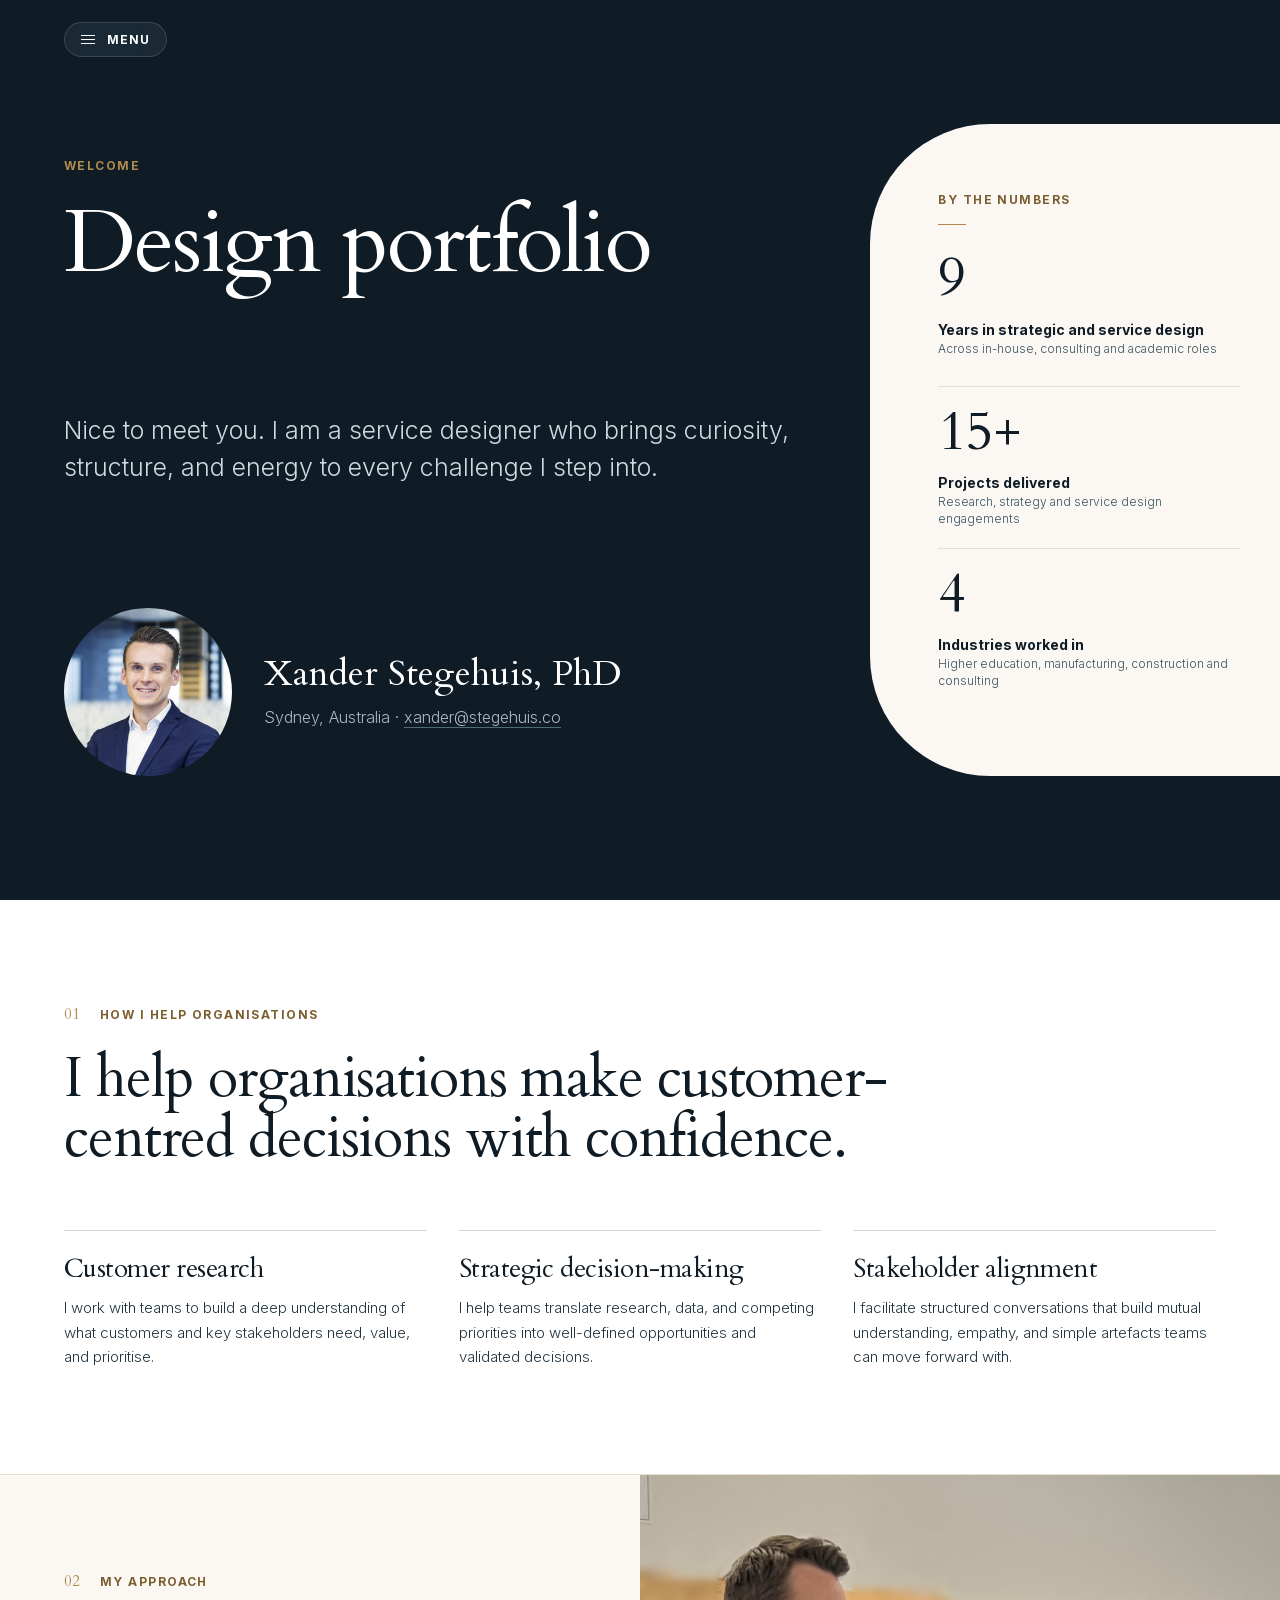
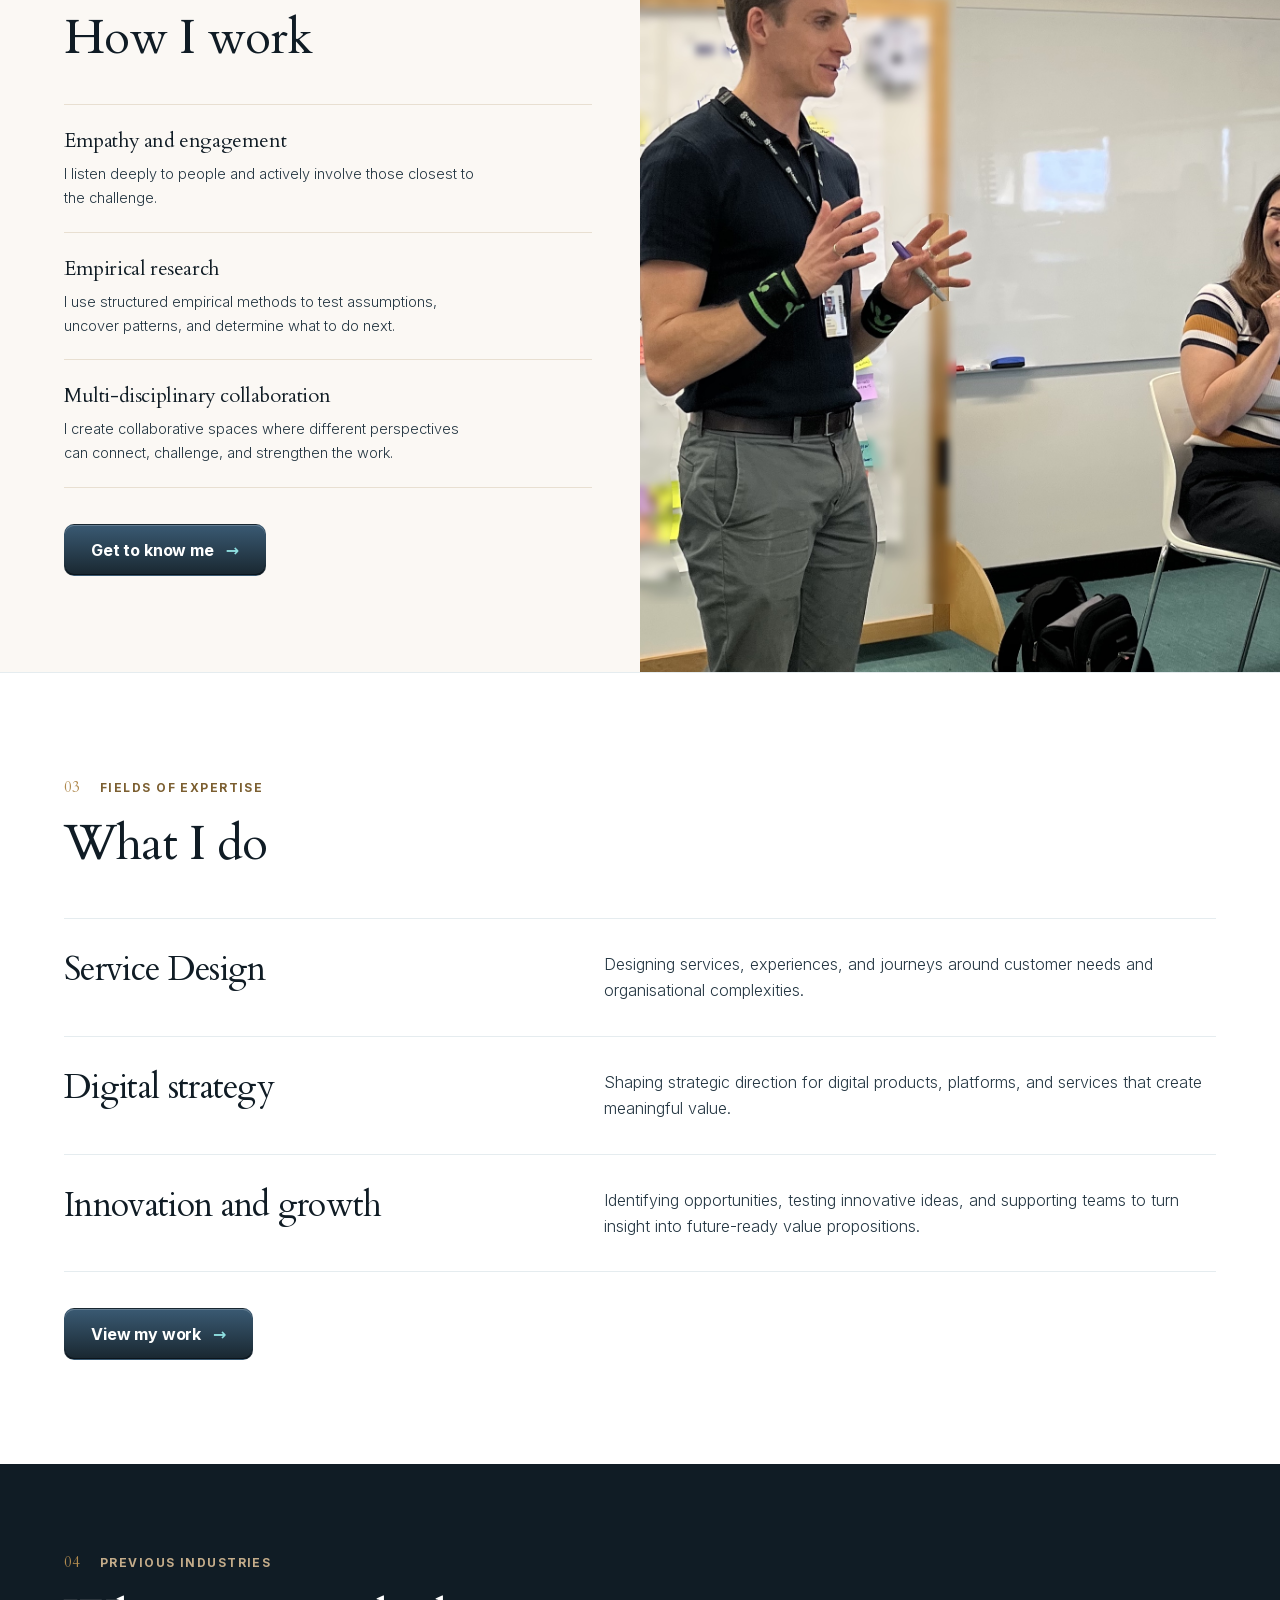
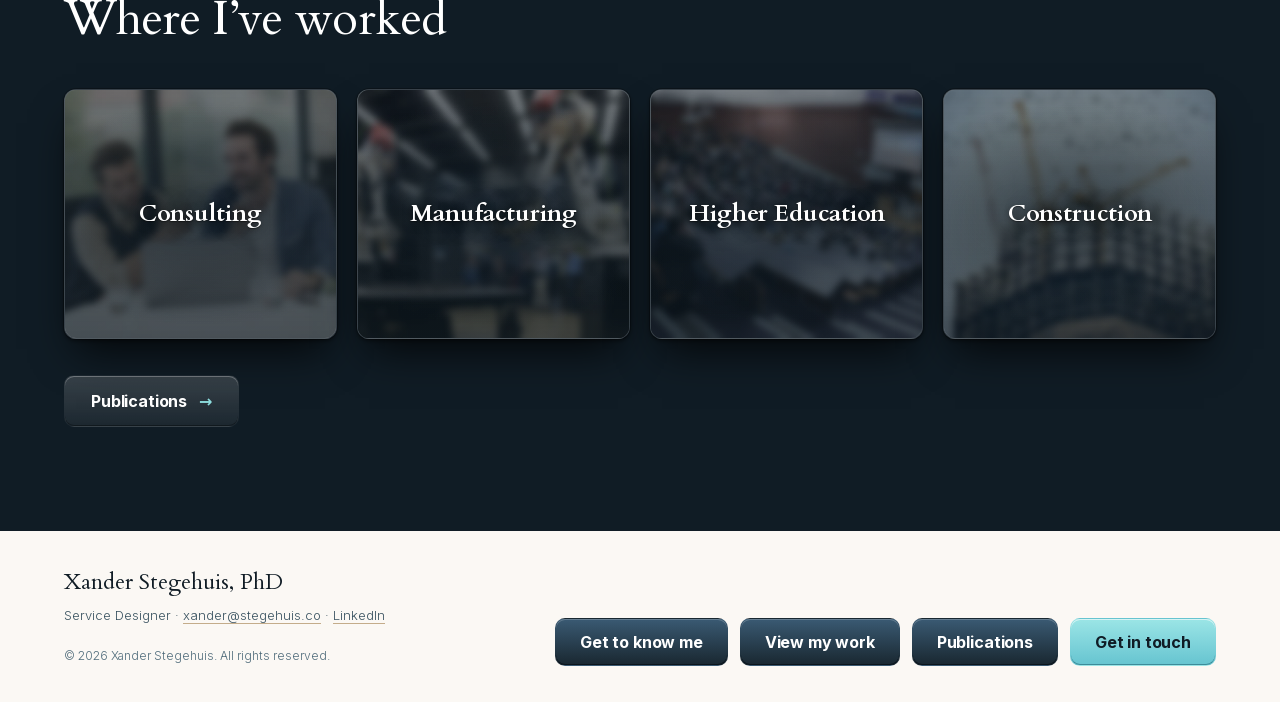
==== commit a2d1554f: "Rounded navy favicon, bolder card titles over photos, 2x2 mobile cards, menu pill, September posts" ====
--- a/index.html
+++ b/index.html
@@ -3,13 +3,13 @@
 <head>
 <meta charset="utf-8">
 <meta name="viewport" content="width=device-width, initial-scale=1">
-<link rel="icon" href="icon-light-32x32.png" media="(prefers-color-scheme: light)">
-<link rel="icon" href="icon-dark-32x32.png" media="(prefers-color-scheme: dark)">
-<link rel="apple-touch-icon" href="apple-icon.png">
+<link rel="icon" href="icon-light-32x32.png?v=2" media="(prefers-color-scheme: light)">
+<link rel="icon" href="icon-dark-32x32.png?v=2" media="(prefers-color-scheme: dark)">
+<link rel="apple-touch-icon" href="apple-icon.png?v=2">
 <script defer src="/_vercel/insights/script.js"></script>
 <title>Xander Stegehuis — Design portfolio</title>
 <meta name="description" content="Xander Stegehuis is a service designer in Sydney, Australia, helping organisations make customer-centred decisions with confidence.">
-<link rel="stylesheet" href="assets/css/site.css?v=57">
+<link rel="stylesheet" href="assets/css/site.css?v=64">
 
 <link rel="canonical" href="https://www.xanderstegehuis.co/">
 
@@ -84,7 +84,7 @@
         <img class="hero__portrait" src="assets/img/portrait-xander.jpg?v=2" alt="Portrait of Xander Stegehuis" width="120" height="120">
         <div>
           <p class="hero__name">Xander Stegehuis, PhD</p>
-          <p class="hero__meta">Sydney, Australia · <a href="mailto:xander@stegehuis.co">xander@stegehuis.co</a></p>
+          <p class="hero__meta">Sydney, Australia<span class="hero__sep"> · </span><a href="mailto:xander@stegehuis.co">xander@stegehuis.co</a></p>
         </div>
       </div>
     </div>
@@ -188,10 +188,16 @@
   <section class="xs-dark band--navy industries" aria-labelledby="industries-title">
     <p class="chapter-mark"><span class="chapter-mark__num">04</span><span class="eyebrow eyebrow--onDark">Previous industries</span></p>
     <h2 class="band__title band__title--sub band__title--onDark" id="industries-title">Where I&rsquo;ve worked</h2>
+    <!-- Card photos: CC0 (no attribution required), pre-blurred in the files.
+         consulting: stocksnap.io/photo/business-meeting-SSKSJIBMMP
+         manufacturing: rawpixel.com/image/10993924
+         higher-ed: rawpixel.com/image/8734108
+         construction: stocksnap.io/photo/building-construction-QDDPZH3YSO -->
     <div class="industries__grid">
       <a class="ind-card" href="portfolio.html?case=3" aria-label="Consulting: Berenschot. View case study 03">
         <span class="ind-card__inner">
           <span class="ind-card__face ind-card__front">
+            <img class="ind-card__bg" src="assets/img/industries/consulting.jpg" alt="" loading="lazy">
             <span class="industries__name">Consulting</span>
           </span>
           <span class="ind-card__face ind-card__back">
@@ -205,6 +211,7 @@
       <a class="ind-card" href="portfolio.html?case=3" aria-label="Manufacturing: Castlab, Marcelissen, Proven Concepts, Dual Inventive. View case study 03">
         <span class="ind-card__inner">
           <span class="ind-card__face ind-card__front">
+            <img class="ind-card__bg" src="assets/img/industries/manufacturing.jpg" alt="" loading="lazy">
             <span class="industries__name">Manufacturing</span>
           </span>
           <span class="ind-card__face ind-card__back">
@@ -221,6 +228,7 @@
       <a class="ind-card" href="portfolio.html?case=1" aria-label="Higher Education: University of Twente, UNSW Sydney, University of Cambridge, Saxion Hogeschool, Fontys. View case study 01">
         <span class="ind-card__inner">
           <span class="ind-card__face ind-card__front">
+            <img class="ind-card__bg" src="assets/img/industries/higher-ed.jpg" alt="" loading="lazy">
             <span class="industries__name">Higher Education</span>
           </span>
           <span class="ind-card__face ind-card__back">
@@ -238,6 +246,7 @@
       <a class="ind-card" href="portfolio.html?case=3" aria-label="Construction: Alkondor, BINX Smartility. View case study 03">
         <span class="ind-card__inner">
           <span class="ind-card__face ind-card__front">
+            <img class="ind-card__bg" src="assets/img/industries/construction.jpg" alt="" loading="lazy">
             <span class="industries__name">Construction</span>
           </span>
           <span class="ind-card__face ind-card__back">
@@ -258,7 +267,7 @@
 <footer class="site-footer site-footer--sand">
   <div>
     <p class="site-footer__name">Xander Stegehuis, PhD</p>
-    <p class="site-footer__meta">Service Designer - <a href="mailto:xander@stegehuis.co">xander@stegehuis.co</a> - <a href="https://www.linkedin.com/in/xanderstegehuis" target="_blank" rel="noopener">LinkedIn</a></p>
+    <p class="site-footer__meta">Service Designer · <a href="mailto:xander@stegehuis.co">xander@stegehuis.co</a> · <a href="https://www.linkedin.com/in/xanderstegehuis" target="_blank" rel="noopener">LinkedIn</a></p>
     <p class="site-footer__legal">© 2026 Xander Stegehuis. All rights reserved.</p>
   </div>
   <div class="site-footer__actions">
@@ -270,6 +279,6 @@
 </footer>
 </div>
 
-<script src="assets/js/site.js?v=35"></script>
+<script src="assets/js/site.js?v=36"></script>
 </body>
 </html>
--- a/assets/css/site.css
+++ b/assets/css/site.css
@@ -359,6 +359,20 @@
      the turning card shows through mid-flip. */
   background:linear-gradient(180deg,#39434A 0%,#1C2730 100%);
   border:1px solid rgba(255,255,255,.12);box-shadow:var(--card-shadow)}
+/* Blurred photo behind the title (blur is baked into the files), under a
+   navy veil so the white title stands out; the text shadow lifts it
+   further off the image. */
+.ind-card__bg{position:absolute;inset:0;width:100%;height:100%;object-fit:cover}
+.ind-card__front::before{content:"";position:absolute;inset:0;z-index:1;
+  /* An extra pool of navy right behind the title (the ellipse), on top of
+     an overall veil, so the photo recedes most exactly where the text sits. */
+  background:radial-gradient(ellipse 75% 45% at 50% 50%,rgba(16,28,37,.55) 0%,rgba(16,28,37,0) 100%),
+    linear-gradient(180deg,rgba(16,28,37,.5) 0%,rgba(16,28,37,.7) 100%)}
+/* Photos also slightly desaturated and dimmed, so their colours don't
+   compete with the white title. */
+.ind-card__bg{filter:saturate(.75) brightness(.9)}
+.ind-card__front .industries__name{position:relative;z-index:2;font-weight:var(--weight-bold);
+  text-shadow:0 1px 1px rgba(0,0,0,.45),0 2px 10px rgba(0,0,0,.55),0 0 28px rgba(0,0,0,.35)}
 .ind-card__back{transform:rotateY(180deg);padding:22px 20px 18px;background:var(--sand-050);
   box-shadow:var(--card-shadow)}
 .ind-card__logos{flex:1;display:flex;flex-wrap:wrap;align-items:center;align-content:center;
@@ -643,7 +657,9 @@
 /* display:grid above would otherwise defeat the hidden attribute the
    pagination script sets. */
 .post[hidden]{display:none}
-.post:hover{background:var(--sand-100)}
+/* Only the background changes: the base a:hover rule would otherwise
+   darken the row's bottom divider (it's the link's own border). */
+.post:hover{background:var(--sand-100);border-bottom-color:var(--sand-200)}
 .post__title,.post__date{display:block}
 .post__title{font:var(--weight-regular) clamp(15.5px,calc(15.5px + var(--grow0)*.0012),17px)/1.4 var(--font-ui);
   color:var(--ink-900)}
@@ -794,6 +810,9 @@
      viewport minus gutters (44), portrait (120) and gap (20) — capped at 23px. */
   .hero__name{font-size:min(23px,calc((100vw - 184px)/10.2));white-space:nowrap}
   .hero__meta{margin-top:8px;font-size:13.5px}
+  /* Location and email stack on their own lines here, so no separator dot. */
+  .hero__sep{display:none}
+  .hero__meta a{display:table}
   .hero__stats{padding:44px var(--gutter)}
   .stats__figure{font-size:50px}
   .stats__label{margin-top:8px}
@@ -810,8 +829,18 @@
   .expertise__row{grid-template-columns:1fr;gap:10px;padding:32px 0}
 
   /* Industry cards stack one per row. */
-  .industries__grid{grid-template-columns:1fr;gap:14px}
-  .ind-card{height:200px}
+  .industries__grid{grid-template-columns:1fr 1fr;gap:12px}
+  .ind-card{height:170px}
+  .ind-card .industries__name{font-size:19px}
+  .ind-card__front{padding:16px 12px}
+  /* Half-width backs: smaller logos and tighter spacing so even the
+     five-logo card fits. */
+  .ind-card__back{padding:14px 12px 12px}
+  .ind-card__logos{gap:8px 10px}
+  .ind-card__logos img{max-width:44%;max-height:26px}
+  .ind-card__logos--1 img{max-width:84%;max-height:34px}
+  .ind-card__logos--5 img{max-width:40%;max-height:20px}
+  .ind-card__cta{padding-top:9px;font-size:10px}
 
   /* Footer stacks centred, button last; the closer row (§13.1) stays
      left-aligned — it's a "want the longer version" prompt, not a sign-off. */
@@ -883,14 +912,20 @@
   .menu--floating,.hero .menu--floating{position:fixed;top:14px;left:var(--gutter);right:auto;
     z-index:50;display:block;padding:0}
 
-  /* Floating glass pill — always dark frosted glass with a white label, so
-     it reads the same over navy, sand, white or photos without depending
-     on detecting what's underneath. Over navy it all but blends in. */
+  /* Floating glass pill. Dark frosted glass with a white label over navy
+     and photos; over light sections (.menu--onLight, set by site.js) it
+     turns to light frosted glass with an ink label. Dark is the default,
+     so if the check never runs the label is still readable on navy. */
   .menu__button,.menu__button--onPhoto{padding:9px 16px;border-radius:var(--radius-pill);
     color:var(--paper-000);background:rgba(22,36,47,.62);border:1px solid rgba(255,255,255,.16);
     -webkit-backdrop-filter:blur(16px) saturate(160%);backdrop-filter:blur(16px) saturate(160%);
-    transition:background-color var(--duration-base) var(--ease-standard)}
+    transition:color var(--duration-base) var(--ease-standard),
+      background-color var(--duration-base) var(--ease-standard),
+      border-color var(--duration-base) var(--ease-standard)}
   .menu__button:hover,.menu__button--onPhoto:hover{background:rgba(22,36,47,.78)}
+  .menu--onLight .menu__button{color:var(--ink-900);background:rgba(255,255,255,.55);
+    border-color:rgba(16,28,37,.1)}
+  .menu--onLight .menu__button:hover{background:rgba(255,255,255,.75)}
 
   .menu__scrim{display:block;position:fixed;inset:0;z-index:1;
     background:rgba(11,20,27,.5);-webkit-backdrop-filter:blur(3px);backdrop-filter:blur(3px);
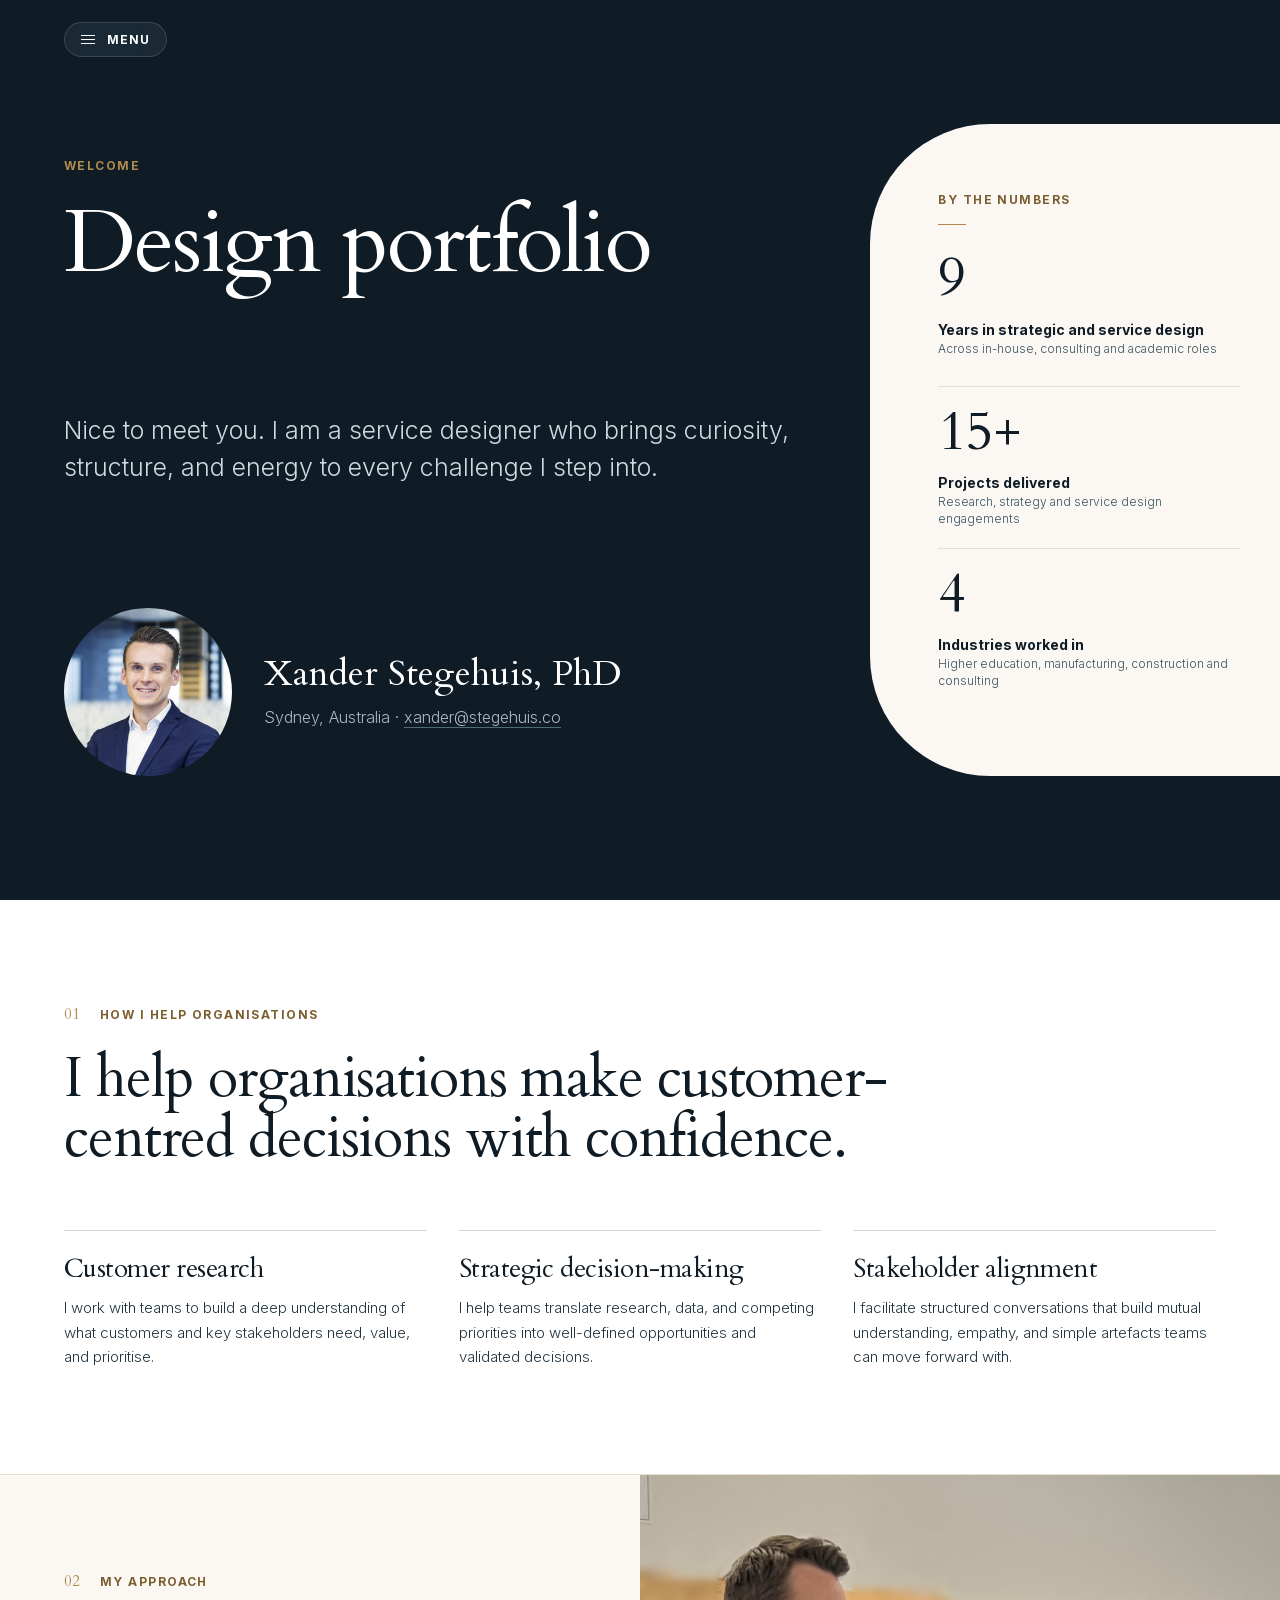
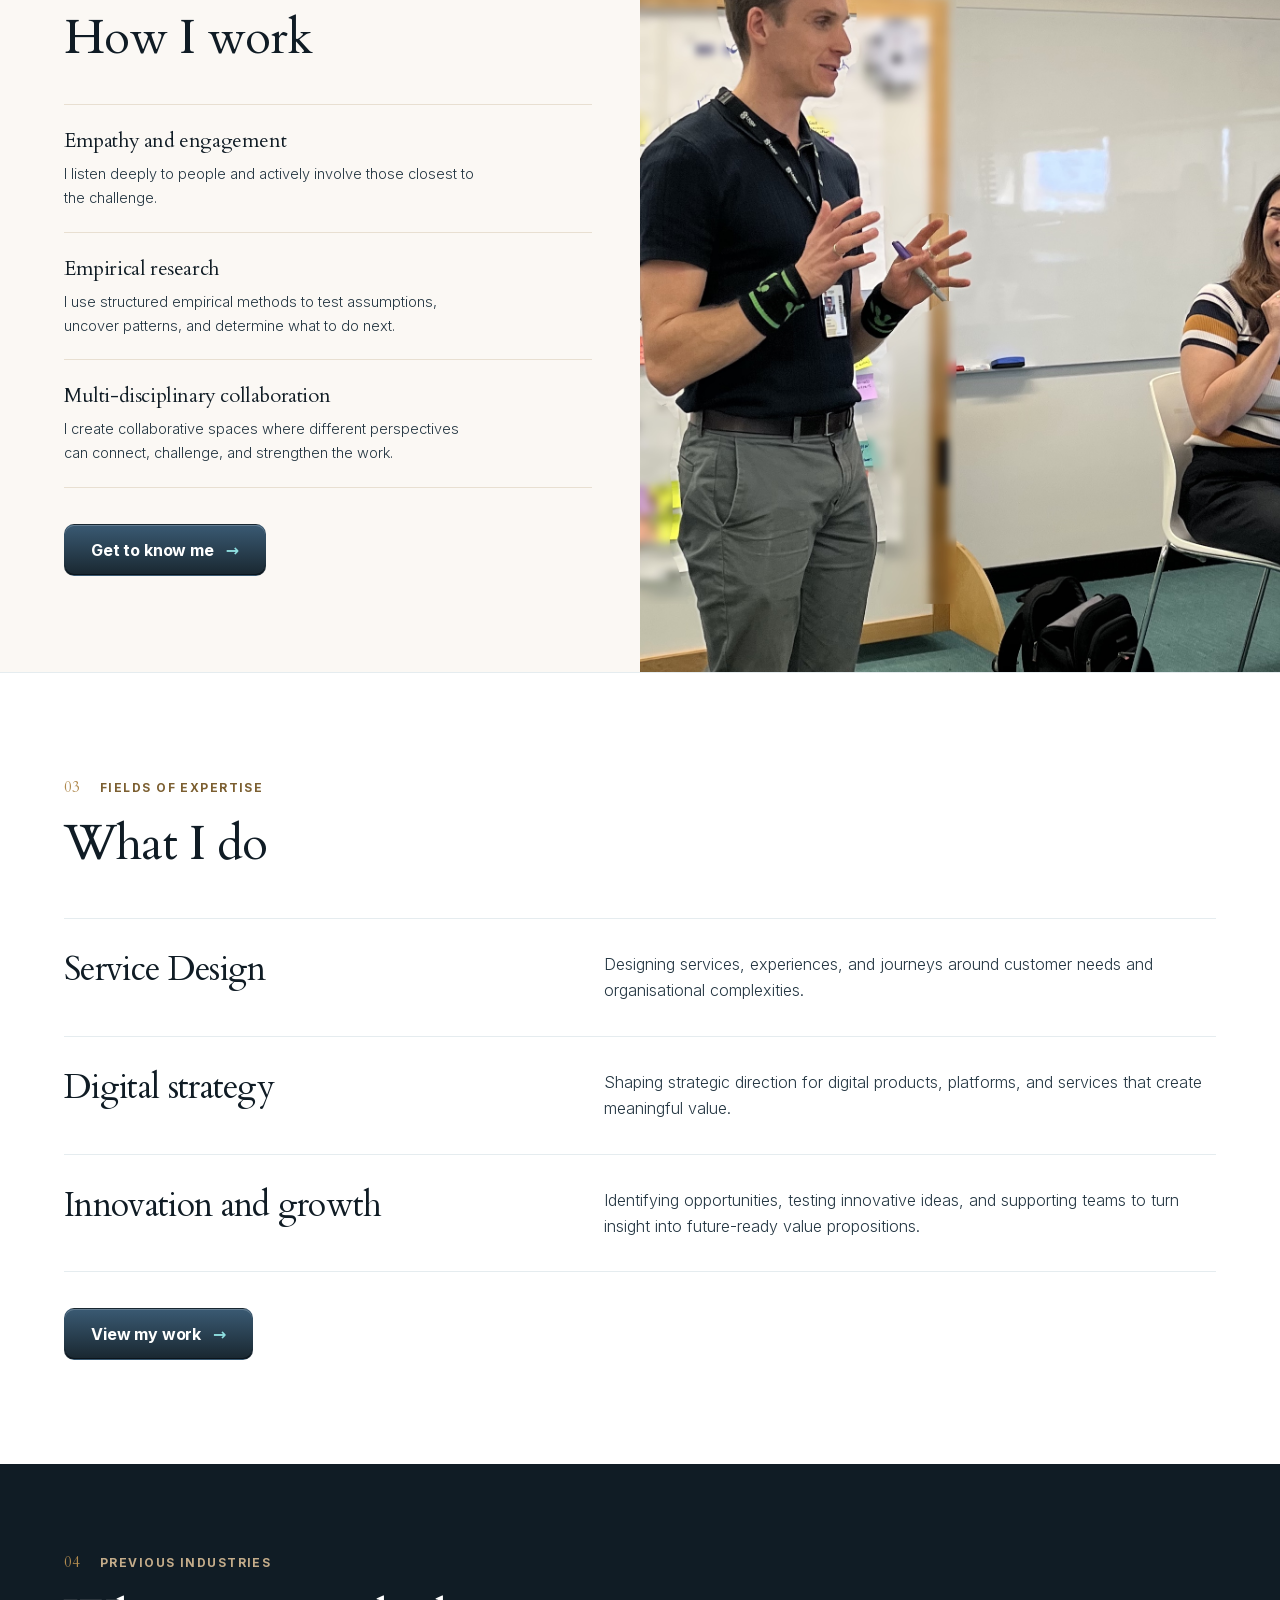
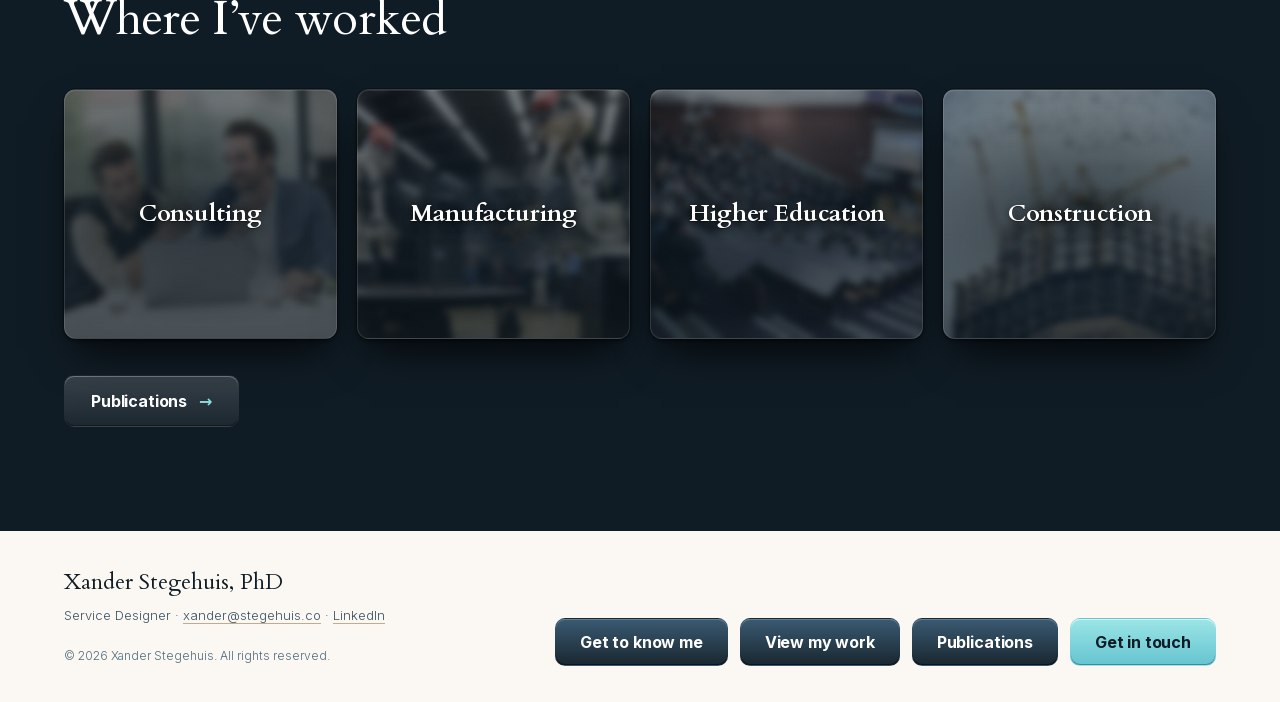
==== commit 9f54ab13: "Fix card flip showing mirrored front on iOS Safari; rounded navy favicon; bolder card titles" ====
--- a/index.html
+++ b/index.html
@@ -9,7 +9,7 @@
 <script defer src="/_vercel/insights/script.js"></script>
 <title>Xander Stegehuis — Design portfolio</title>
 <meta name="description" content="Xander Stegehuis is a service designer in Sydney, Australia, helping organisations make customer-centred decisions with confidence.">
-<link rel="stylesheet" href="assets/css/site.css?v=64">
+<link rel="stylesheet" href="assets/css/site.css?v=66">
 
 <link rel="canonical" href="https://www.xanderstegehuis.co/">
 
@@ -188,7 +188,7 @@
   <section class="xs-dark band--navy industries" aria-labelledby="industries-title">
     <p class="chapter-mark"><span class="chapter-mark__num">04</span><span class="eyebrow eyebrow--onDark">Previous industries</span></p>
     <h2 class="band__title band__title--sub band__title--onDark" id="industries-title">Where I&rsquo;ve worked</h2>
-    <!-- Card photos: CC0 (no attribution required), pre-blurred in the files.
+    <!-- Card photos: CC0 (no attribution required), pre-blurred and toned in the files.
          consulting: stocksnap.io/photo/business-meeting-SSKSJIBMMP
          manufacturing: rawpixel.com/image/10993924
          higher-ed: rawpixel.com/image/8734108
@@ -196,8 +196,7 @@
     <div class="industries__grid">
       <a class="ind-card" href="portfolio.html?case=3" aria-label="Consulting: Berenschot. View case study 03">
         <span class="ind-card__inner">
-          <span class="ind-card__face ind-card__front">
-            <img class="ind-card__bg" src="assets/img/industries/consulting.jpg" alt="" loading="lazy">
+          <span class="ind-card__face ind-card__front" style="--photo:url(/assets/img/industries/consulting.jpg)">
             <span class="industries__name">Consulting</span>
           </span>
           <span class="ind-card__face ind-card__back">
@@ -210,8 +209,7 @@
       </a>
       <a class="ind-card" href="portfolio.html?case=3" aria-label="Manufacturing: Castlab, Marcelissen, Proven Concepts, Dual Inventive. View case study 03">
         <span class="ind-card__inner">
-          <span class="ind-card__face ind-card__front">
-            <img class="ind-card__bg" src="assets/img/industries/manufacturing.jpg" alt="" loading="lazy">
+          <span class="ind-card__face ind-card__front" style="--photo:url(/assets/img/industries/manufacturing.jpg)">
             <span class="industries__name">Manufacturing</span>
           </span>
           <span class="ind-card__face ind-card__back">
@@ -227,8 +225,7 @@
       </a>
       <a class="ind-card" href="portfolio.html?case=1" aria-label="Higher Education: University of Twente, UNSW Sydney, University of Cambridge, Saxion Hogeschool, Fontys. View case study 01">
         <span class="ind-card__inner">
-          <span class="ind-card__face ind-card__front">
-            <img class="ind-card__bg" src="assets/img/industries/higher-ed.jpg" alt="" loading="lazy">
+          <span class="ind-card__face ind-card__front" style="--photo:url(/assets/img/industries/higher-ed.jpg)">
             <span class="industries__name">Higher Education</span>
           </span>
           <span class="ind-card__face ind-card__back">
@@ -245,8 +242,7 @@
       </a>
       <a class="ind-card" href="portfolio.html?case=3" aria-label="Construction: Alkondor, BINX Smartility. View case study 03">
         <span class="ind-card__inner">
-          <span class="ind-card__face ind-card__front">
-            <img class="ind-card__bg" src="assets/img/industries/construction.jpg" alt="" loading="lazy">
+          <span class="ind-card__face ind-card__front" style="--photo:url(/assets/img/industries/construction.jpg)">
             <span class="industries__name">Construction</span>
           </span>
           <span class="ind-card__face ind-card__back">
--- a/assets/css/site.css
+++ b/assets/css/site.css
@@ -352,6 +352,7 @@
 .ind-card.is-flipped .ind-card__inner{transform:rotateY(180deg) translateY(-3px)}
 .ind-card:focus-visible .ind-card__face{box-shadow:var(--ring-focus-dark)}
 .ind-card__face{position:absolute;inset:0;display:flex;flex-direction:column;border-radius:12px;
+  transform:rotateY(0deg);
   overflow:hidden;backface-visibility:hidden;-webkit-backface-visibility:hidden}
 .ind-card__front{align-items:center;justify-content:center;text-align:center;padding:28px 22px;
   /* Same colours as the Publications (.btn--glass) button — its translucent
@@ -359,19 +360,21 @@
      the turning card shows through mid-flip. */
   background:linear-gradient(180deg,#39434A 0%,#1C2730 100%);
   border:1px solid rgba(255,255,255,.12);box-shadow:var(--card-shadow)}
-/* Blurred photo behind the title (blur is baked into the files), under a
-   navy veil so the white title stands out; the text shadow lifts it
-   further off the image. */
-.ind-card__bg{position:absolute;inset:0;width:100%;height:100%;object-fit:cover}
-.ind-card__front::before{content:"";position:absolute;inset:0;z-index:1;
-  /* An extra pool of navy right behind the title (the ellipse), on top of
-     an overall veil, so the photo recedes most exactly where the text sits. */
+/* Blurred photo behind the title, under a navy veil with an extra pool of
+   navy right behind the title. All of it is the front face's OWN background
+   (the photo comes in as --photo, set inline per card with a root-relative
+   path — a url() inside a custom property resolves against the stylesheet
+   that uses it, not the page; blur and toning are
+   baked into the files). No child layers on purpose: iOS Safari's
+   backface-visibility only hides a face's own painting — a child that gets
+   its own layer (an <img> with a filter, a z-indexed overlay or title)
+   shows through, mirrored, on the flipped card. */
+.ind-card__front.ind-card__front{
   background:radial-gradient(ellipse 75% 45% at 50% 50%,rgba(16,28,37,.55) 0%,rgba(16,28,37,0) 100%),
-    linear-gradient(180deg,rgba(16,28,37,.5) 0%,rgba(16,28,37,.7) 100%)}
-/* Photos also slightly desaturated and dimmed, so their colours don't
-   compete with the white title. */
-.ind-card__bg{filter:saturate(.75) brightness(.9)}
-.ind-card__front .industries__name{position:relative;z-index:2;font-weight:var(--weight-bold);
+    linear-gradient(180deg,rgba(16,28,37,.5) 0%,rgba(16,28,37,.7) 100%),
+    var(--photo,none) center/cover no-repeat,
+    linear-gradient(180deg,#39434A 0%,#1C2730 100%)}
+.ind-card__front .industries__name{font-weight:var(--weight-bold);
   text-shadow:0 1px 1px rgba(0,0,0,.45),0 2px 10px rgba(0,0,0,.55),0 0 28px rgba(0,0,0,.35)}
 .ind-card__back{transform:rotateY(180deg);padding:22px 20px 18px;background:var(--sand-050);
   box-shadow:var(--card-shadow)}
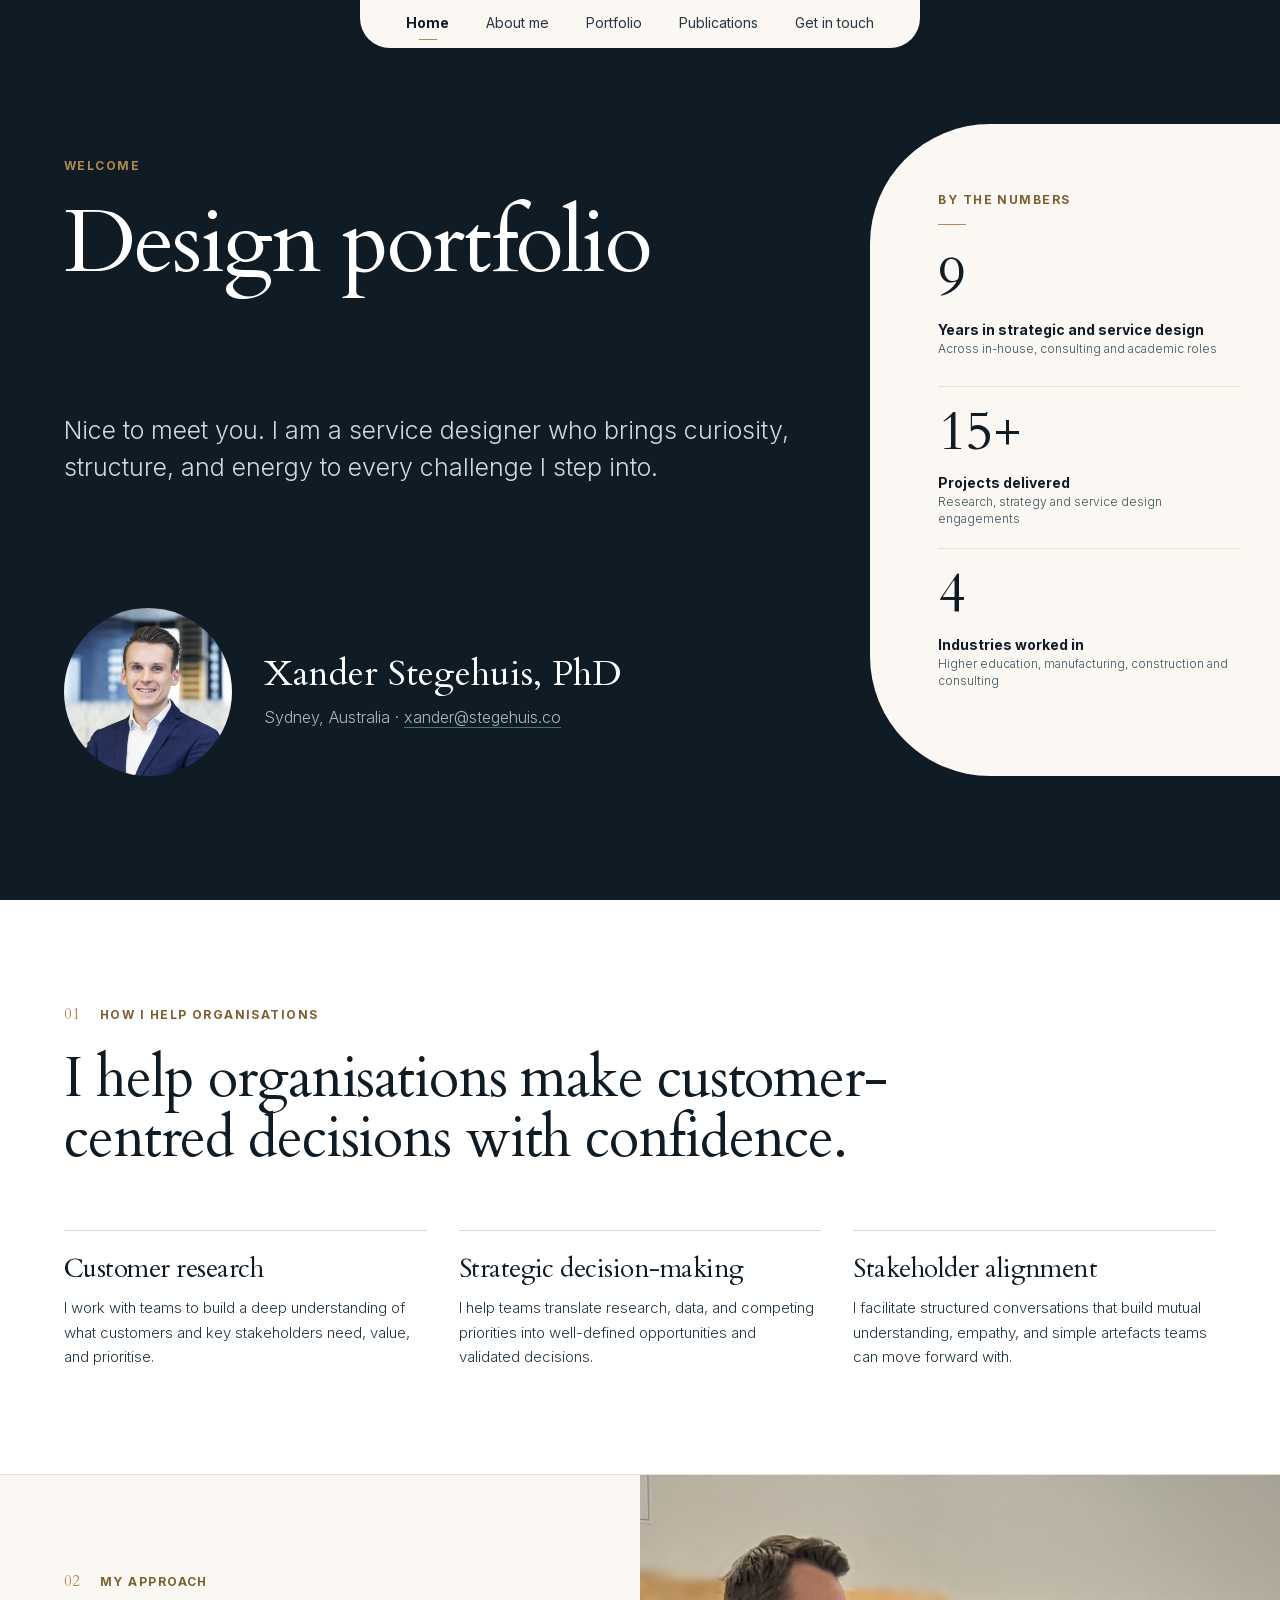
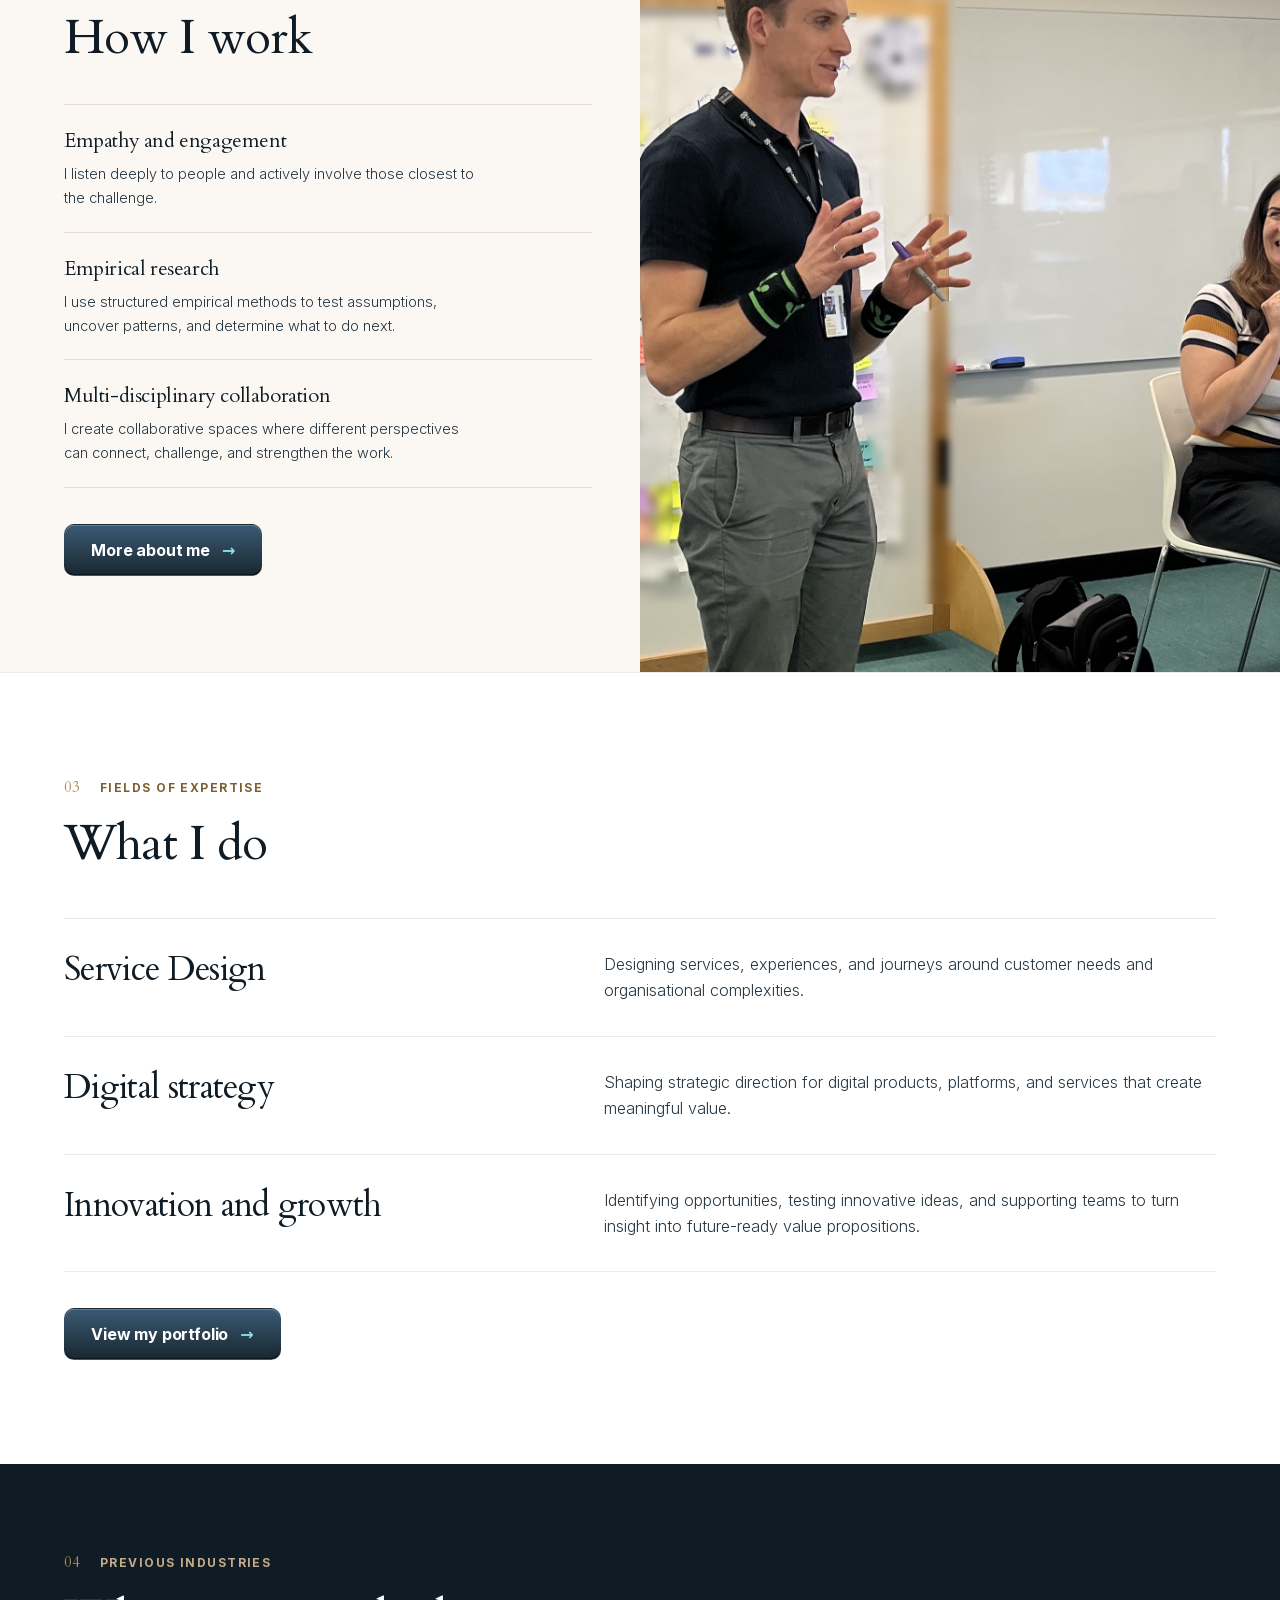
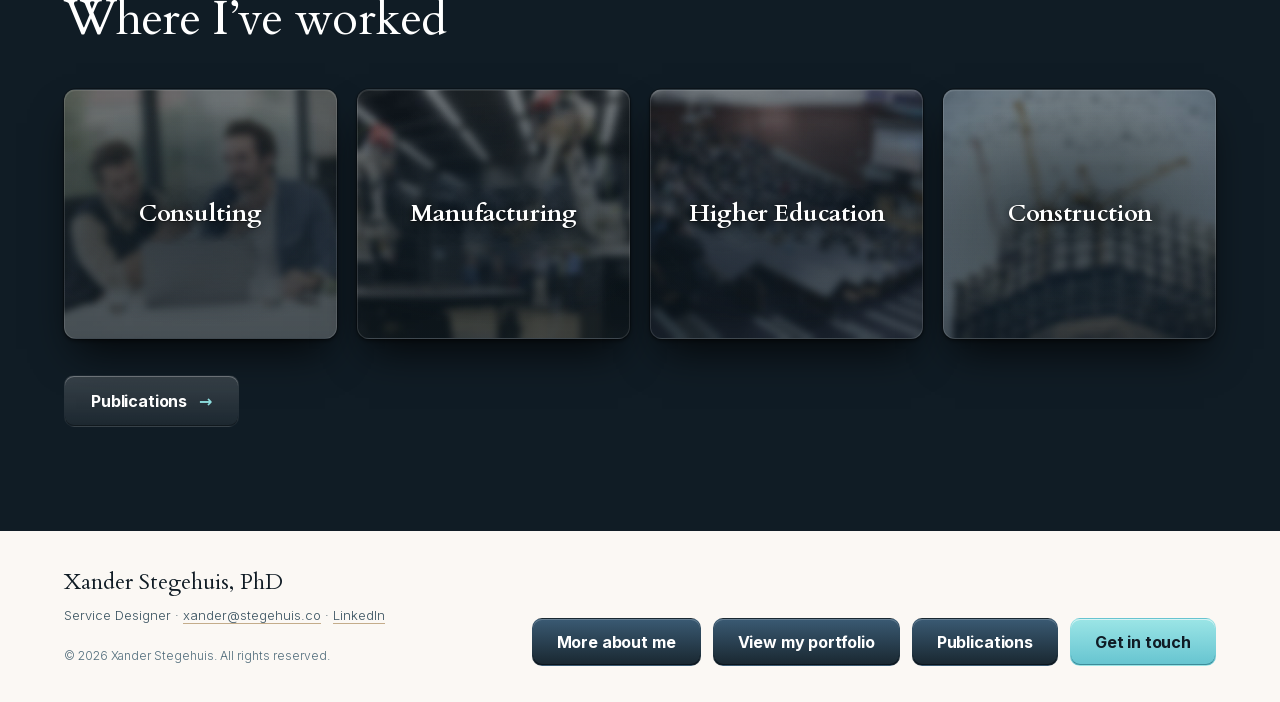
==== commit 78af5ca3: "Desktop nav bar, navy contact panel, quote contrast, equal mastheads, label updates" ====
--- a/index.html
+++ b/index.html
@@ -9,7 +9,7 @@
 <script defer src="/_vercel/insights/script.js"></script>
 <title>Xander Stegehuis — Design portfolio</title>
 <meta name="description" content="Xander Stegehuis is a service designer in Sydney, Australia, helping organisations make customer-centred decisions with confidence.">
-<link rel="stylesheet" href="assets/css/site.css?v=66">
+<link rel="stylesheet" href="assets/css/site.css?v=94">
 
 <link rel="canonical" href="https://www.xanderstegehuis.co/">
 
@@ -70,7 +70,7 @@
       <li><a href="about.html">About me</a></li>
       <li><a href="portfolio.html">Portfolio</a></li>
       <li><a href="publications.html">Publications</a></li>
-      <li><a href="contact.html">Contact</a></li>
+      <li><a href="contact.html">Get in touch</a></li>
     </ul>
   </div>
 
@@ -152,7 +152,7 @@
           <p>I create collaborative spaces where different perspectives can connect, challenge, and strengthen the work.</p>
         </div>
       </div>
-      <a class="btn btn--navy btn--section" href="about.html">Get to know me <span class="btn__arrow" aria-hidden="true">&rarr;</span></a>
+      <a class="btn btn--navy btn--section" href="about.html">More about me <span class="btn__arrow" aria-hidden="true">&rarr;</span></a>
     </div>
     <div class="approach__figure">
       <!-- Two crops of the same photo: the tall desktop column takes the 21%-left
@@ -182,7 +182,7 @@
         <p>Identifying opportunities, testing innovative ideas, and supporting teams to turn insight into future-ready value propositions.</p>
       </div>
     </div>
-    <a class="btn btn--navy btn--section" href="portfolio.html">View my work <span class="btn__arrow" aria-hidden="true">&rarr;</span></a>
+    <a class="btn btn--navy btn--section" href="portfolio.html">View my portfolio <span class="btn__arrow" aria-hidden="true">&rarr;</span></a>
   </section>
 
   <section class="xs-dark band--navy industries" aria-labelledby="industries-title">
@@ -267,8 +267,8 @@
     <p class="site-footer__legal">© 2026 Xander Stegehuis. All rights reserved.</p>
   </div>
   <div class="site-footer__actions">
-    <a class="btn btn--navy" href="about.html">Get to know me</a>
-    <a class="btn btn--navy" href="portfolio.html">View my work</a>
+    <a class="btn btn--navy" href="about.html">More about me</a>
+    <a class="btn btn--navy" href="portfolio.html">View my portfolio</a>
     <a class="btn btn--navy" href="publications.html">Publications</a>
     <a class="btn btn--brand" href="contact.html">Get in touch</a>
   </div>
--- a/assets/css/site.css
+++ b/assets/css/site.css
@@ -159,6 +159,28 @@
   color:var(--ink-700);transition:background-color var(--duration-fast) var(--ease-standard)}
 .menu__panel a:hover{background:var(--ink-050);color:var(--ink-700)}
 .menu__panel a[aria-current="page"]{font-weight:var(--weight-bold);color:var(--ink-900)}
+
+/* Desktop: the links sit in a sand tab at the top centre of the page — the "By
+   the numbers" arc turned 90°, so its curve falls on the bottom corners.
+   The Menu button is hidden and the list shown inline; the sheet site.js
+   wraps it in is display:contents here, so its `hidden` is overridden too.
+   No transform on .menu (see the mobile menu note below). */
+@media (min-width:701px){
+  .menu--floating,.hero .menu--floating{position:absolute;top:0;left:0;right:0;
+    width:max-content;margin-inline:auto;z-index:50}
+  .menu__button{display:none}
+  .menu .menu__sheet[hidden]{display:contents}
+  .menu__panel{position:static;display:flex;align-items:center;gap:clamp(4px,1vw,14px);
+    min-width:0;padding:3px clamp(26px,calc(34px + var(--grow0)*.02),56px) 6px;
+    background:var(--sand-050);border-radius:0 0 clamp(26px,calc(30px + var(--grow0)*.015),46px)
+    clamp(26px,calc(30px + var(--grow0)*.015),46px);box-shadow:var(--shadow-md)}
+  .menu__panel a{position:relative;padding:8px 12px;border-radius:var(--radius-pill);
+    font-size:clamp(13px,calc(14px + var(--grow0)*.005),18px);white-space:nowrap;color:var(--ink-700)}
+  .menu__panel a:hover{background:var(--sand-200);color:var(--ink-900)}
+  /* Current page: bold with a short brass rule beneath, echoing .rule-brass. */
+  .menu__panel a[aria-current="page"]::after{content:"";position:absolute;left:50%;bottom:2px;
+    width:18px;height:1px;margin-left:-9px;background:var(--brass-500)}
+}
 
 /* --- Hero ---------------------------------------------------------------- */
 
@@ -426,15 +448,25 @@
   letter-spacing:.14em;text-transform:uppercase;color:var(--ink-500)}
 
 /* Four of five pages open on a full-width navy masthead over light content. */
-.masthead{position:relative;background:var(--ink-900);padding:96px var(--pad-x) 72px}
+.masthead{position:relative;background:var(--ink-900);padding:96px var(--pad-x) 72px;
+  --mh-title-fs:clamp(40px,max(min(4.4vw,62px),calc(62px + var(--grow)*.04)),100px);
+  --mh-sub-fs:clamp(16px,calc(19px + var(--grow0)*.0094),28px)}
 .masthead__title{margin:20px 0 0;font-family:var(--font-display);font-weight:var(--weight-regular);
-  font-size:clamp(44px,max(min(5.3vw,76px),calc(76px + var(--grow)*.05)),124px);
+  font-size:var(--mh-title-fs);
   line-height:var(--leading-tight);letter-spacing:-.025em;
   color:var(--paper-000);text-wrap:pretty}
-.masthead__sub{margin:22px 0 0;max-width:54ch;font-size:clamp(16px,calc(19px + var(--grow0)*.0094),28px);
+.masthead__sub{margin:22px 0 0;max-width:54ch;font-size:var(--mh-sub-fs);
   line-height:1.6;color:var(--ink-200)}
 /* Publications' masthead sits deeper on desktop; mobile uses the §13 rhythm. */
 .masthead--tall{padding-bottom:88px}
+/* About, Portfolio and Publications share one masthead height on desktop:
+   the same bottom padding, and every subtitle on one line (the longest,
+   Publications', is 935px at 19px — it fits from ~1040px wide). */
+@media (min-width:1081px){
+  .masthead,.masthead--tall{padding-top:80px;padding-bottom:44px}
+  .masthead__title{margin-top:14px}
+  .masthead__sub{margin-top:16px;max-width:none}
+}
 
 /* Menu over photography rather than navy. */
 .menu__button--onPhoto{background:rgba(11,20,27,.34);border-color:rgba(255,255,255,.28)}
@@ -455,7 +487,8 @@
 .rail{background:var(--sand-050);border-right:1px solid var(--sand-200);
   padding:44px var(--space-8) 40px calc(var(--bleed) + var(--space-8))}
 .rail__portrait{width:100%;height:280px;object-fit:cover;object-position:52% 34%;border-radius:var(--radius-sm)}
-.rail__name{margin:22px 0 0;font:var(--weight-regular) 34px/1.05 var(--font-display);
+/* 28px keeps "Xander Stegehuis, PhD" (~265px) on one line in the 275px rail. */
+.rail__name{margin:22px 0 0;font:var(--weight-regular) 28px/1.05 var(--font-display);white-space:nowrap;
   letter-spacing:var(--tracking-display);color:var(--ink-900)}
 .rail__role{margin-top:var(--space-2);font:var(--weight-bold) var(--text-2xs) var(--font-ui);
   letter-spacing:.06em;color:var(--brass-700)}
@@ -483,7 +516,7 @@
 .about__block{padding:28px 0;border-bottom:1px solid var(--border-subtle)}
 .about__block:first-child{padding-top:0}
 .about__block:last-child{border-bottom:0;padding-bottom:0}
-.about__bio{margin:14px 0 0;max-width:66ch;font-size:clamp(15px,calc(16px + var(--grow0)*.0083),24px);
+.about__bio{margin:14px 0 0;max-width:none;font-size:clamp(15px,calc(16px + var(--grow0)*.0083),24px);
   line-height:1.75;color:var(--ink-700)}
 
 /* Personality — pure CSS flip, no JS state (an earlier JS version lagged). */
@@ -532,28 +565,34 @@
    Portfolio — tabbed case studies
    ========================================================================== */
 
-.pf-masthead{padding-bottom:40px}
-/* No horizontal padding here — .masthead already insets by --gutter, so this
-   sits flush with the title above and the photo/glance row below. */
+@media (max-width:1080px){.pf-masthead__sub{max-width:52ch}}
+/* Sits in the light area, between the masthead and the open case study,
+   on the same --pad-x inset as the panel below. Navy buttons in the site's
+   colour-depth style (see .btn--navy); the open one is the deeper, flat navy
+   with a brass rule at its foot. */
 .cs-tabs{display:grid;grid-template-columns:repeat(3,1fr);gap:var(--space-3);
-  margin-top:44px}
-.cs-tab{display:block;width:100%;text-align:left;padding:18px var(--space-5);border-radius:12px;
-  cursor:pointer;font-family:var(--font-ui);
-  background:rgba(255,255,255,.05);border:1px solid var(--border-inverse);color:var(--ink-200);
-  transition:background-color var(--duration-base) var(--ease-out),
-             color var(--duration-base) var(--ease-out),
-             border-color var(--duration-base) var(--ease-out)}
-.cs-tab[aria-selected="true"]{background:var(--sand-050);border-color:var(--sand-050);color:var(--ink-900)}
+  padding:48px var(--pad-x) 0}
+.cs-tab{display:block;width:100%;text-align:left;padding:13px var(--space-4);border-radius:10px;
+  cursor:pointer;font-family:var(--font-ui);color:var(--ink-200);border:0;
+  background:linear-gradient(180deg,#3A5A73 0%,var(--ink-800) 100%);
+  box-shadow:inset 0 1px 0 rgba(255,255,255,.22),inset 0 -1px 0 var(--ink-1000);
+  transition:color var(--duration-base) var(--ease-out),filter var(--duration-base) var(--ease-out)}
+.cs-tab:hover{background:linear-gradient(180deg,#4A6D88 0%,#26394A 100%);color:var(--paper-000)}
+.cs-tab[aria-selected="true"]{background:var(--ink-900);color:var(--paper-000);
+  box-shadow:inset 0 -2px 0 var(--brass-500)}
+.cs-tab:focus-visible{box-shadow:var(--ring-focus)}
 .cs-tab__kind{font:var(--weight-bold) 10px var(--font-ui);letter-spacing:.14em;
   text-transform:uppercase;opacity:.7}
-.cs-tab__title{display:block;margin-top:7px;font:var(--weight-regular) var(--text-md)/1.25 var(--font-display);
+.cs-tab__title{display:block;margin-top:5px;font:var(--weight-regular) 15px/1.25 var(--font-display);
   letter-spacing:var(--tracking-tight)}
 
-.cs-panel{padding:56px var(--pad-x) 64px}
+.cs-panel{padding:48px var(--pad-x) 64px}
 .cs-panel[hidden]{display:none}
 .cs-panel__title{margin:16px 0 0;
-  font:var(--weight-regular) clamp(34px,max(min(3.6vw,52px),calc(52px + var(--grow)*.034)),85px)/1.06 var(--font-display);
+  font:var(--weight-regular) clamp(31px,min(calc(var(--vw)*.034),max(min(3.6vw,52px),calc(52px + var(--grow)*.034))),85px)/1.06 var(--font-display);
   letter-spacing:-.025em;color:var(--ink-900);text-wrap:pretty}
+/* The vw cap above: the longest title ("Aligning seven organisations…") is
+   ~25.8em wide and the column ~0.9 of --vw, so .034 keeps it on one line. */
 
 .cs-top{display:grid;grid-template-columns:1fr 380px;gap:28px;margin-top:40px;align-items:stretch}
 .cs-photo{position:relative;min-height:420px;border-radius:var(--radius-lg);overflow:hidden}
@@ -691,22 +730,38 @@
 .contact__figure{position:relative;overflow:hidden;margin:0}
 .contact__figure img{position:absolute;inset:0;width:100%;height:100%;object-fit:cover;
   object-position:48% 58%}
-/* Top-down scrim only: the coffee cup at the foot of the frame stays unshaded. */
+/* Shades the upper-left of the photo (the cafe interior behind the quote);
+   Xander, the view and the coffee cup keep the photo's own brightness.
+   The text's own glow (below) does the rest over the bright lamps. */
 .contact__scrim{position:absolute;inset:0;pointer-events:none;
-  background:linear-gradient(to bottom,rgba(11,20,27,.82) 0%,rgba(11,20,27,.42) 30%,rgba(11,20,27,0) 56%)}
+  background:radial-gradient(ellipse 60% 34% at 8% 24%,rgba(11,20,27,.82) 0%,rgba(11,20,27,.66) 50%,rgba(11,20,27,0) 100%),
+    linear-gradient(to bottom,rgba(11,20,27,.45) 0%,rgba(11,20,27,.15) 26%,rgba(11,20,27,0) 40%)}
 /* left matches the Menu button's inset (--pad-x, same as About/Portfolio/
-   Publications) so the two sit on the same vertical line. */
-.contact__quote{position:absolute;left:var(--pad-x);right:var(--pad-x);top:78px}
+   Publications) so the two sit on the same vertical line. A layered dark
+   glow hugs the letters, so contrast holds even where they cross a lamp. */
+.contact__quote{position:absolute;left:var(--pad-x);right:auto;top:78px;
+  text-shadow:0 0 2px rgba(11,20,27,.7),0 1px 4px rgba(11,20,27,.7),
+    0 0 14px rgba(11,20,27,.75),0 0 32px rgba(11,20,27,.55)}
+/* Hard line breaks (keeping "even better." together): the quote stays a
+   narrow column, clear of the face. */
+.contact .contact__quote blockquote{max-width:none;white-space:nowrap}
+/* Two sets of breaks: desktop reads "…are great. / Good ideas over / coffee
+   are even better."; mobile (≤700px) keeps its narrower four-line column. */
+.contact__quote .br-m{display:none}
+@media (max-width:700px){.contact__quote .br-m{display:inline}.contact__quote .br-d{display:none}}
 .contact__quote blockquote{margin:0;max-width:17ch;
-  font:var(--weight-regular) clamp(26px,calc(36px + var(--grow0)*.023),58px)/1.22 var(--font-display);
+  font:var(--weight-regular) clamp(24px,calc(28px + var(--grow0)*.019),46px)/1.22 var(--font-display);
   letter-spacing:var(--tracking-display);color:var(--paper-000);text-wrap:pretty}
 .contact__attrib{margin-top:18px;display:flex;align-items:center;gap:var(--space-3)}
 .contact__attrib span:first-child{display:block;width:24px;height:1px;background:var(--brass-500)}
-.contact__attrib span:last-child{font:var(--weight-light) var(--text-xs) var(--font-ui);color:var(--ink-200)}
+.contact__attrib span:last-child{font:var(--weight-regular) var(--text-sm) var(--font-ui);color:var(--paper-000)}
 
 .contact__panel{background:var(--sand-050);display:flex;flex-direction:column;justify-content:center;
   padding:72px clamp(32px,4vw,72px)}
 .contact__panel > *{width:100%;max-width:clamp(420px,calc(560px + var(--grow0)*.25),860px)}
+/* Side-by-side layout only: the extra top padding is the nav tab's height, so
+   the content centres in the space between the tab and the foot of the page. */
+@media (min-width:1081px){.contact__panel{padding-top:calc(72px + 48px)}}
 .contact__title{margin:22px 0 0;
   font:var(--weight-regular) clamp(40px,max(min(5.3vw,76px),calc(76px + var(--grow)*.05)),124px)/1 var(--font-display);
   letter-spacing:-.025em;color:var(--ink-900)}
@@ -722,6 +777,16 @@
   font:var(--weight-regular) clamp(22px,calc(28px + var(--grow0)*.0156),43px)/1.2 var(--font-display);
   letter-spacing:var(--tracking-tight);color:var(--ink-900)}
 .contact__arrow{font:var(--weight-regular) 20px var(--font-display);color:var(--brass-500)}
+/* Desktop: navy panel with light type, in the palette of the Home hero
+   (brass eyebrow, white display title, ink-200 lede). Mobile keeps sand. */
+@media (min-width:701px){
+  .contact__panel{background:var(--ink-900)}
+  .contact__panel .eyebrow{color:var(--brass-500)}
+  .contact__title,.contact__value{color:var(--paper-000)}
+  .contact__lede{color:var(--ink-200)}
+  .contact__row .label{color:var(--ink-300)}
+  .contact__rows,.contact__row{border-color:rgba(255,255,255,.14)}
+}
 
 /* ==========================================================================
    Responsive — tablet reflow, then the mobile design of brief §13
@@ -798,7 +863,10 @@
   .cs-panel__title{font-size:31px}
   .glance__num{font-size:38px}
   .contact__title{font-size:40px}
-  .contact__quote blockquote{font-size:26px}
+  .contact__quote blockquote{font-size:18px}
+  .contact__attrib{margin-top:10px;gap:10px}
+  .contact__attrib span:first-child{width:18px}
+  .contact__attrib span:last-child{font-size:11.5px}
   .expertise__row h3{font-size:28px}
   .rail__name{font-size:28px}
 
@@ -863,8 +931,8 @@
   .principles,.skills{grid-template-columns:1fr}
 
   /* Portfolio — tabs stack full width and stay tappable (§13.3). */
-  .cs-tabs{grid-template-columns:1fr}
-  .cs-panel{padding:40px var(--pad-x)}
+  .cs-tabs{grid-template-columns:1fr;padding-top:32px}
+  .cs-panel{padding:32px var(--pad-x) 40px}
   .cs-photo{min-height:230px}
   .chapter{grid-template-columns:36px 1fr;gap:14px;padding:24px 0}
 
@@ -893,7 +961,7 @@
      has no full-height column to fill (§13.3). */
   .contact__figure{min-height:0;height:430px}
   .contact__panel{padding:40px var(--gutter)}
-  .contact__quote{left:var(--gutter);right:var(--gutter);top:100px}
+  .contact__quote{left:var(--gutter);right:auto;top:90px}
   .contact__value{font-size:22px}
   .contact__row{padding:22px 0}
 }
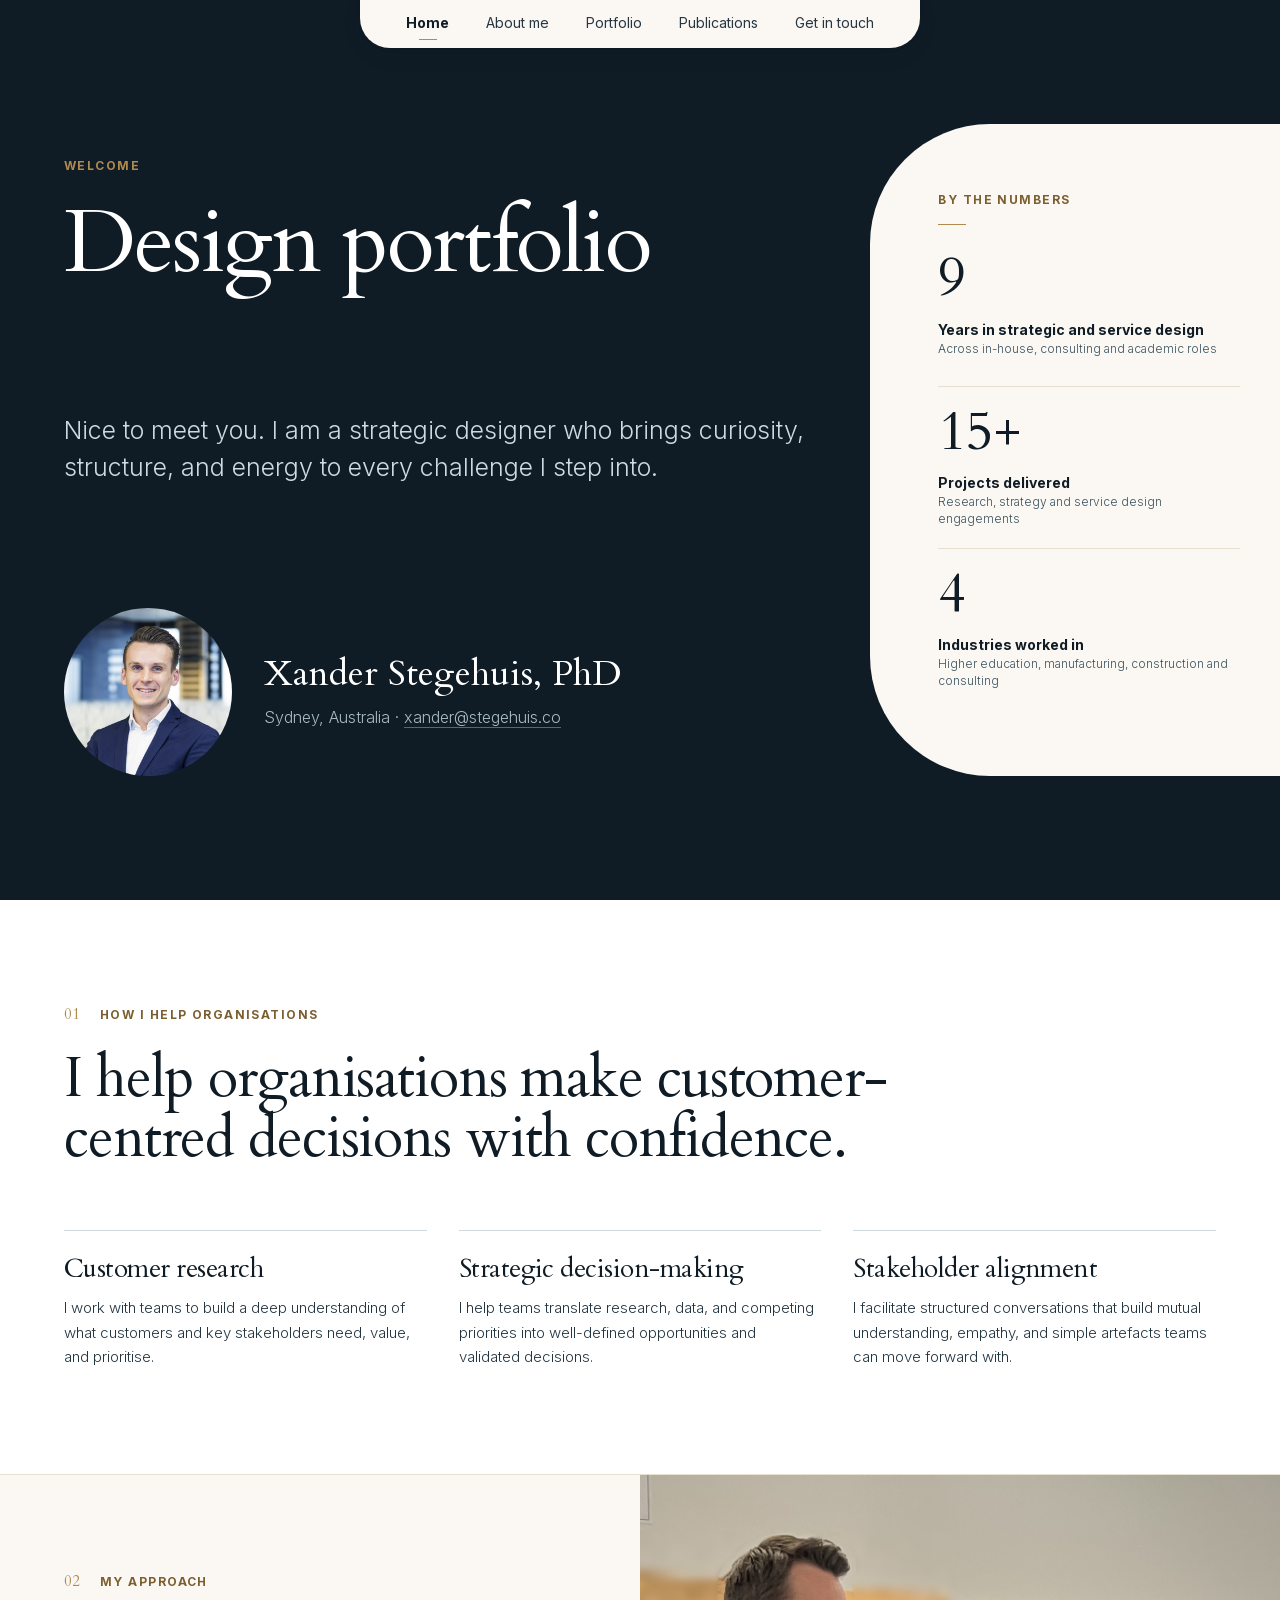
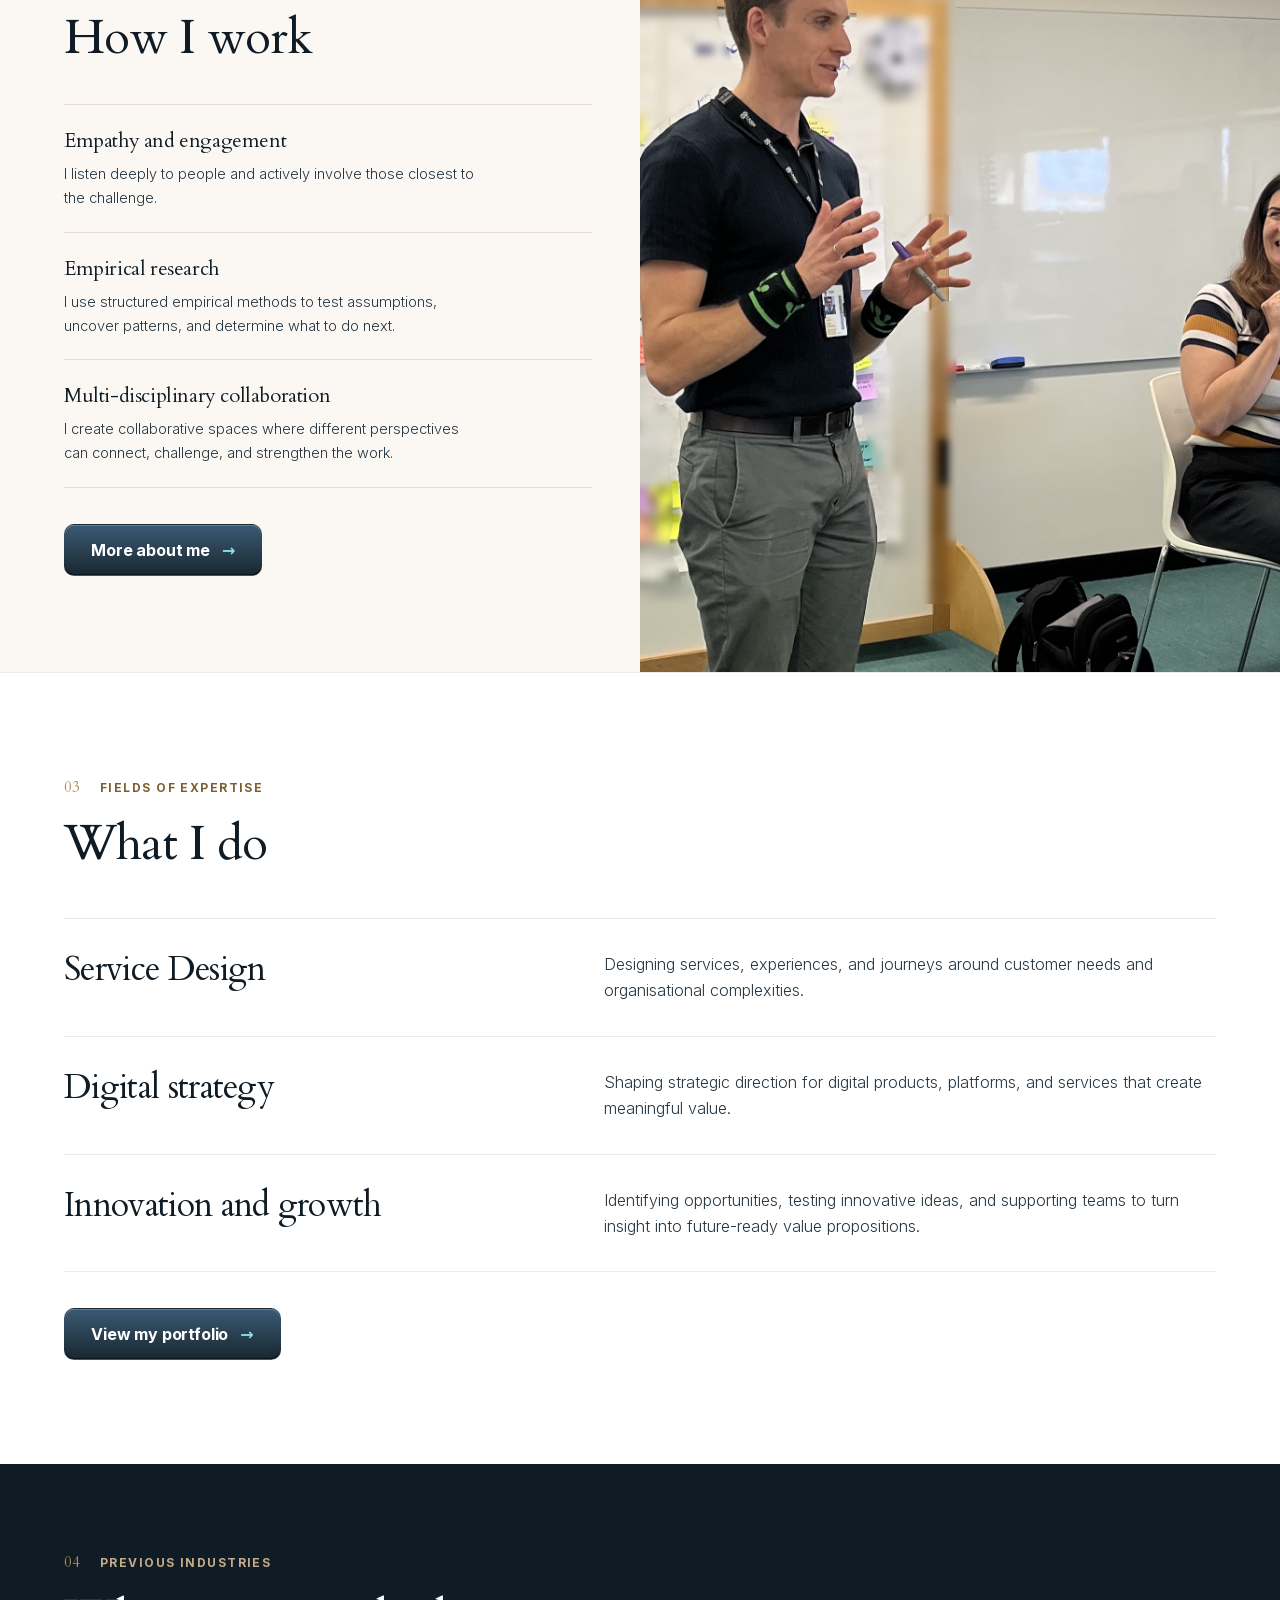
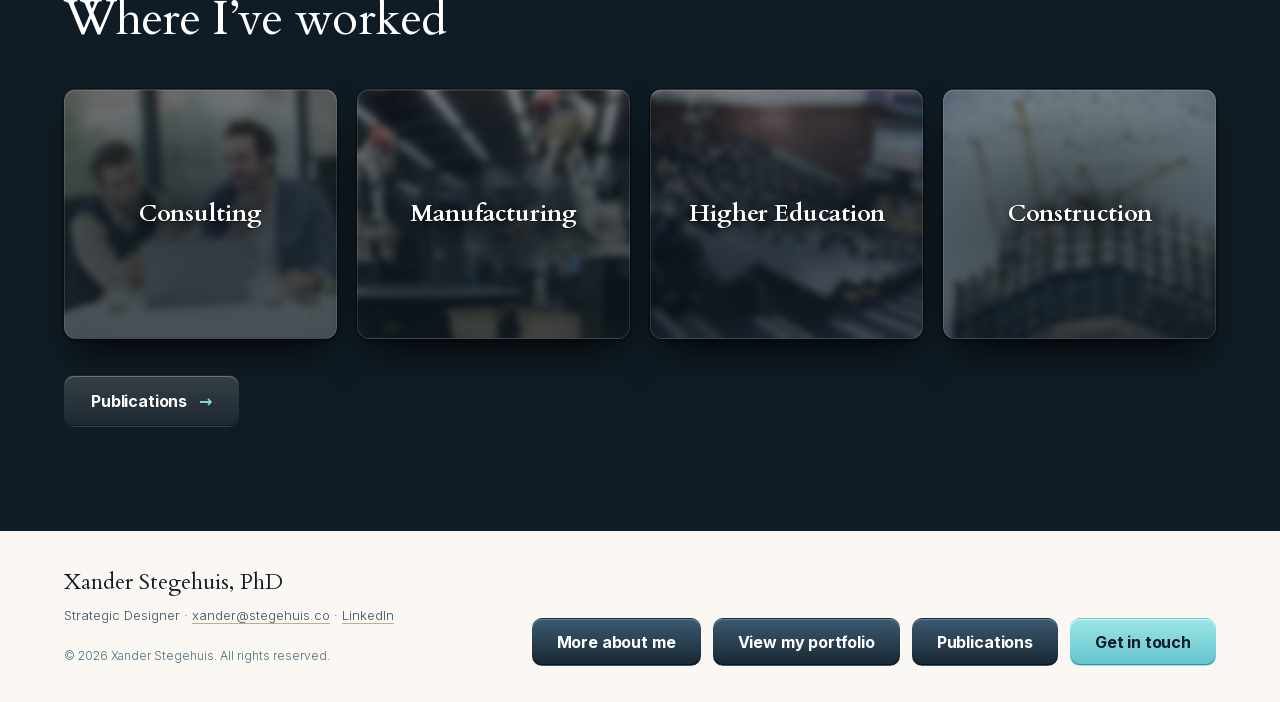
==== commit ef71b75e: "Change title to Strategic Designer on landing, footers and About bio Widen .hero__lede cap (29.5em -" ====
--- a/index.html
+++ b/index.html
@@ -9,7 +9,7 @@
 <script defer src="/_vercel/insights/script.js"></script>
 <title>Xander Stegehuis — Design portfolio</title>
 <meta name="description" content="Xander Stegehuis is a service designer in Sydney, Australia, helping organisations make customer-centred decisions with confidence.">
-<link rel="stylesheet" href="assets/css/site.css?v=94">
+<link rel="stylesheet" href="assets/css/site.css?v=95">
 
 <link rel="canonical" href="https://www.xanderstegehuis.co/">
 
@@ -78,7 +78,7 @@
     <div class="hero__main">
       <p class="eyebrow eyebrow--brass">Welcome</p>
       <h1 class="hero__title">Design portfolio</h1>
-      <p class="hero__lede">Nice to meet you. I am a service designer who brings curiosity, <br>structure, and energy to every challenge I step into.</p>
+      <p class="hero__lede">Nice to meet you. I am a strategic designer who brings curiosity, <br>structure, and energy to every challenge I step into.</p>
 
       <div class="hero__identity">
         <img class="hero__portrait" src="assets/img/portrait-xander.jpg?v=2" alt="Portrait of Xander Stegehuis" width="120" height="120">
@@ -263,7 +263,7 @@
 <footer class="site-footer site-footer--sand">
   <div>
     <p class="site-footer__name">Xander Stegehuis, PhD</p>
-    <p class="site-footer__meta">Service Designer · <a href="mailto:xander@stegehuis.co">xander@stegehuis.co</a> · <a href="https://www.linkedin.com/in/xanderstegehuis" target="_blank" rel="noopener">LinkedIn</a></p>
+    <p class="site-footer__meta">Strategic Designer · <a href="mailto:xander@stegehuis.co">xander@stegehuis.co</a> · <a href="https://www.linkedin.com/in/xanderstegehuis" target="_blank" rel="noopener">LinkedIn</a></p>
     <p class="site-footer__legal">© 2026 Xander Stegehuis. All rights reserved.</p>
   </div>
   <div class="site-footer__actions">
--- a/assets/css/site.css
+++ b/assets/css/site.css
@@ -218,7 +218,7 @@
 /* Centred in the free space between the title and the portrait row: auto
    margins above and below split it evenly; the symmetric padding keeps a
    26px minimum gap on each side without shifting the centre. */
-.hero__lede{margin:auto 0;padding:26px 0;max-width:29.5em;
+.hero__lede{margin:auto 0;padding:26px 0;max-width:30.5em;
   font-size:clamp(16px,calc(25px + var(--grow0)*.016),40px);
   line-height:var(--leading-normal);color:var(--ink-200)}
 
